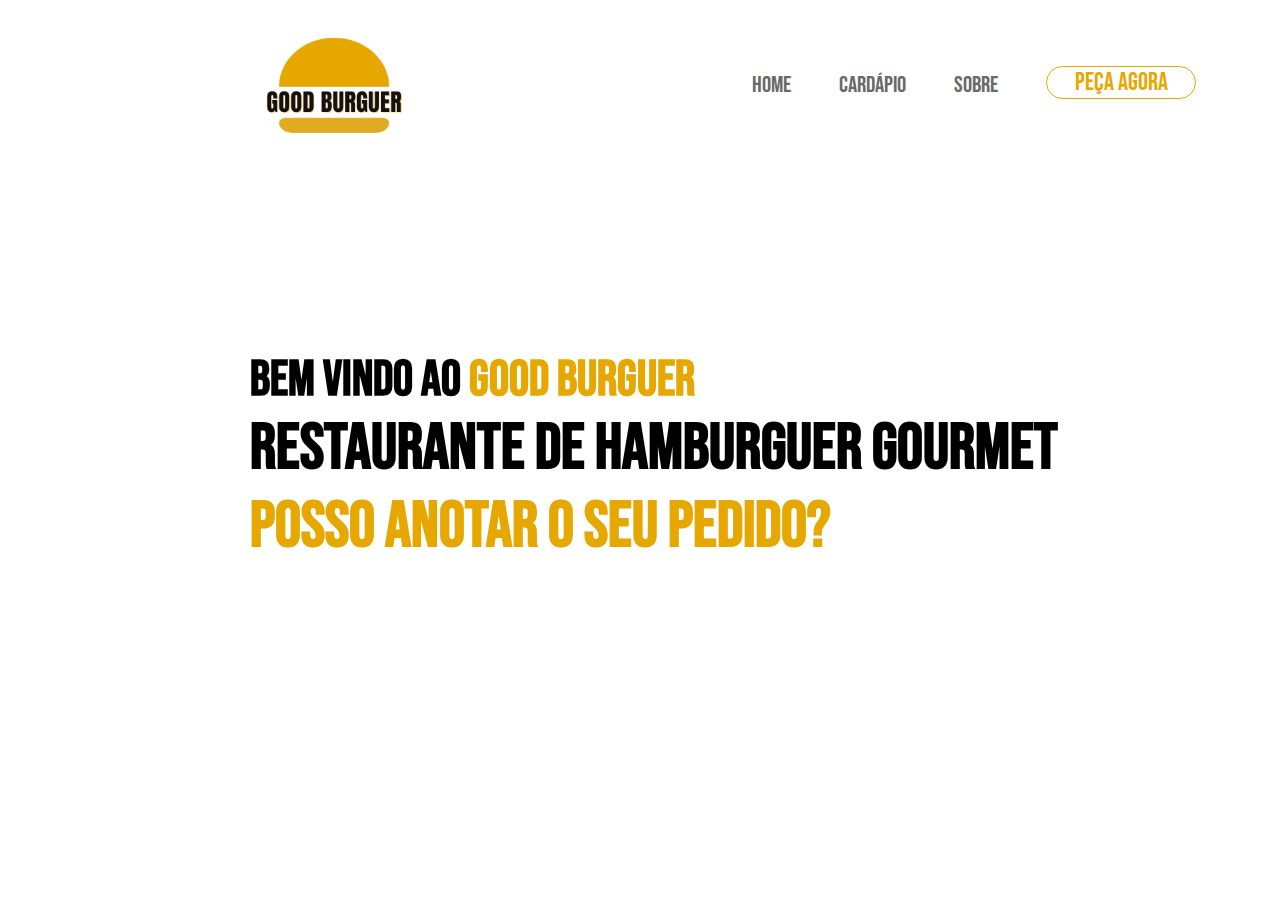
==== GoodBurguer 1.0/index.html @ c6f22466 "Add files via upload" ====
<!DOCTYPE html>
<html lang="pt-br">
<head>
  <meta charset="UTF-8">
  <meta http-equiv="X-UA-Compatible" content="IE=edge">
  <meta name="viewport" content="width=device-width, initial-scale=1.0">
  <title>Good Burguer</title>
  <link rel="stylesheet" href="style.css">
</head>
<body>
    <header>
        <div class="logo">
            <img src="img/6.png" alt="GoodBurguer" id="logo">
        </div> <!--logo-->
        <div class="cabeçalho-link">
            <li>
                <a href="#">Home</a>
            </li>
            <li>
                <a href="#">Cardápio</a>
            </li>
            <li>
                <a href="#">Sobre</a>
            </li>
                <button>Peça agora</button>
            </div><!--cabeçalho-->
    </header>

    <section id="home">
        
        <div class="container-text">
            <div class="text">
                <h3>Bem vindo ao <span>GOOD BURGUER</span> </h3>
                <h1>Restaurante de Hamburguer Gourmet</h1>
                <h1><span>Posso anotar o seu pedido?</span></h1>
            </div>
        </div>
    </section>
        

</body>
</html>
---- GoodBurguer 1.0/style.css ----
@import url('https://fonts.googleapis.com/css2?family=Anton&family=Bebas+Neue&display=swap');
:root{
    --primeira-cor: #E6A800;
    --segunda-cor:#fff;
    --terceira-cor:#696969;
}
*{
    margin: 0;
    padding: 0;
    box-sizing: border-box;
    text-decoration: none;
    list-style: none;
    font-family: 'Anton', sans-serif;
    font-family: 'Bebas Neue', cursive;
}

body{
    overflow: hidden;
    width: 100%;
    height: 100vh;
    background-color: var(--segunda-cor);
}

header{
    display: flex;
    justify-content: space-around;
    max-width: 100%;
    align-items: center;
    text-align: center;

    max-height: 200px;
}

.cabeçalho-link{
    display: flex;
    gap: 3rem;
    font-weight: 400;
    cursor: pointer;
    margin-top: -30px;
}

.cabeçalho-link a{
    color: var(--terceira-cor);
    font-size: 23px;
    
}
.cabeçalho-link a:hover{
    color: var(--primeira-cor);
    transition: 0.3s all;
    
}

#logo{
    scale: 35%;
}

button{
    color: var(--primeira-cor);
    font-size: 25px;
    background: transparent;
    border: solid 1px;
    border-radius: 30px;
    width: 150px;
    margin-top: -5px;
}
button:hover{
    color: var(--segunda-cor);
    background-color: var(--primeira-cor);
    transition: 0.5s;
}

.container-text{
    padding: 150px 0 0 250px;
}
.text h3{
    color: black;
    font-size: 50px;
}
.text h1{
    color: black;
    font-size: 65px;
}
.text span{
    color: var(--primeira-cor);
}
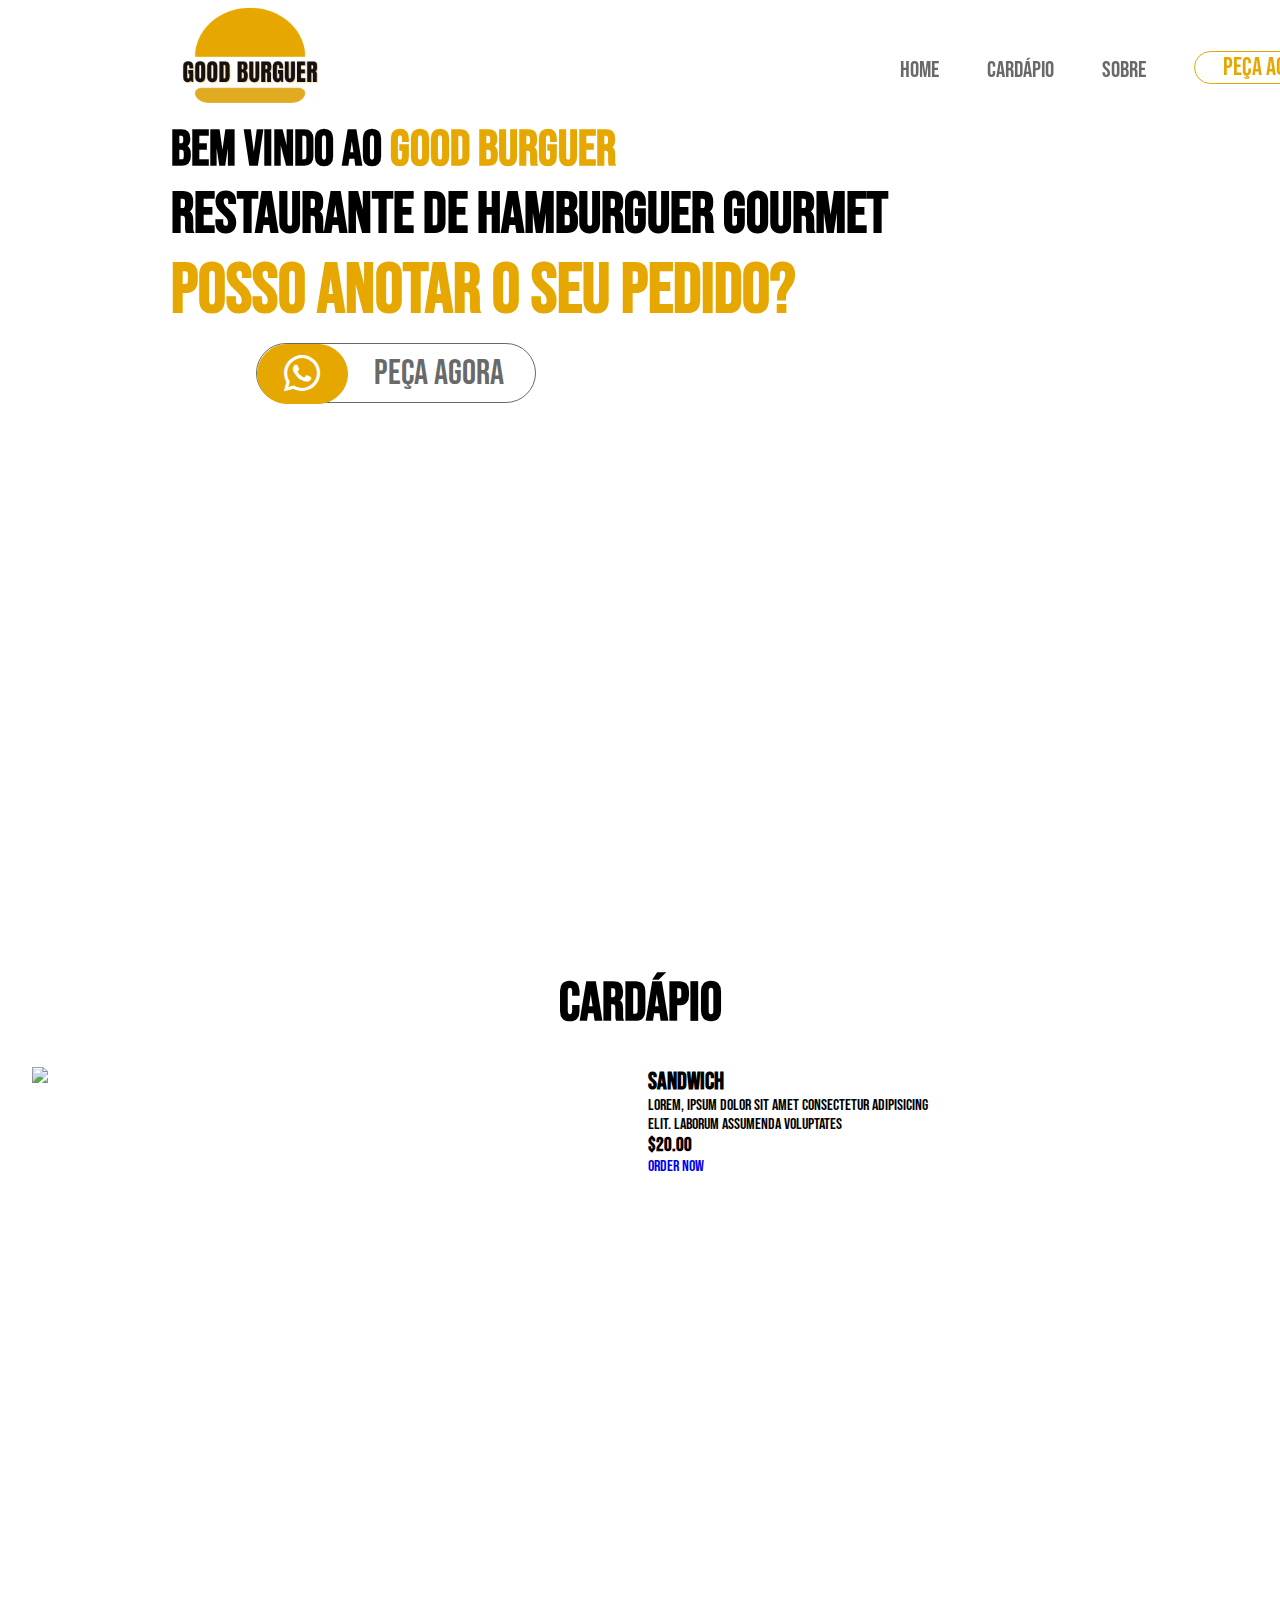
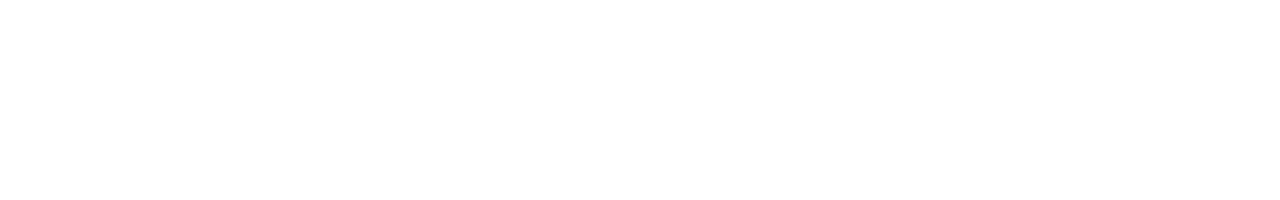
==== commit a2eabf5e: "Update index.html" ====
--- a/GoodBurguer 1.0/index.html
+++ b/GoodBurguer 1.0/index.html
@@ -6,6 +6,8 @@
   <meta name="viewport" content="width=device-width, initial-scale=1.0">
   <title>Good Burguer</title>
   <link rel="stylesheet" href="style.css">
+  <link rel="shortcut icon" href="img/6.png" type="image/x-icon">
+  <link href='https://unpkg.com/boxicons@2.1.4/css/boxicons.min.css' rel='stylesheet'>
 </head>
 <body>
     <header>
@@ -14,10 +16,10 @@
         </div> <!--logo-->
         <div class="cabeçalho-link">
             <li>
-                <a href="#">Home</a>
+                <a href="#home">Home</a>
             </li>
             <li>
-                <a href="#">Cardápio</a>
+                <a href="#cardapio">Cardápio</a>
             </li>
             <li>
                 <a href="#">Sobre</a>
@@ -26,15 +28,47 @@
             </div><!--cabeçalho-->
     </header>
 
-    <section id="home">
-        
-        <div class="container-text">
-            <div class="text">
-                <h3>Bem vindo ao <span>GOOD BURGUER</span> </h3>
-                <h1>Restaurante de Hamburguer Gourmet</h1>
-                <h1><span>Posso anotar o seu pedido?</span></h1>
+    <section id="home">        
+        <div class="container">
+            <div class="container-text">
+                <div class="text">
+                    <h3>Bem vindo ao <span>GOOD BURGUER</span> </h3>
+                    <h2>Restaurante de Hamburguer Gourmet</h2>
+                    <h1><span>Posso anotar o seu pedido?</span></h1>
+                    <a href="#" class="btn btn-container"><i class='bx bxl-whatsapp'></i>Peça agora</a>
+                </div>
+            </div>
+            <div class="container-image">
+                <img src="img/main_img.png" alt="">
             </div>
         </div>
+    </section>
+    
+    <section id="cardapio">
+        <div class="menu" id="menu">
+            <h1>Cardápio</h1>
+
+            <div class="menu_card">
+                <div class="menu_box">
+                    <div class="menu_image">
+                        <img src="img/fotos/unsplash1.png">
+                    </div>
+                    
+                    <div class="small_card">
+                        <i class="fa-solid fa-heart"></i>
+                    </div>
+
+                    <div class="menu_info">
+                        <h2>Sandwich</h2>
+                        <p>
+                            Lorem, ipsum dolor sit amet consectetur adipisicing elit. Laborum assumenda voluptates
+                        </p>
+                        <h3>$20.00</h3>
+
+                        <a href="#" class="menu_btn">Order Now</a>
+                    </div>
+
+                </div> 
     </section>
         
 
--- a/GoodBurguer 1.0/style.css
+++ b/GoodBurguer 1.0/style.css
@@ -14,21 +14,32 @@
     font-family: 'Bebas Neue', cursive;
 }
 
+html{
+    scroll-behavior: smooth; 
+}
+
 body{
-    overflow: hidden;
+    width: 100%;
+    background-color: var(--segunda-cor);
+}
+
+section{
     width: 100%;
     height: 100vh;
+}
+
+    /*INICIO CABEÇALHO*/
+header{
+    max-width: 100%;
+    display: flex;
+    justify-content: space-around;
+    align-items: center;
+    text-align: center;
+    padding-top: 20px;
+    max-height: 120px;
+    position: fixed;
     background-color: var(--segunda-cor);
-}
-
-header{
-    display: flex;
-    justify-content: space-around;
-    max-width: 100%;
-    align-items: center;
-    text-align: center;
-
-    max-height: 200px;
+    z-index: 20;
 }
 
 .cabeçalho-link{
@@ -36,7 +47,8 @@
     gap: 3rem;
     font-weight: 400;
     cursor: pointer;
-    margin-top: -30px;
+    padding-left: 400px;
+    
 }
 
 .cabeçalho-link a{
@@ -68,20 +80,259 @@
     background-color: var(--primeira-cor);
     transition: 0.5s;
 }
-
+    /*FIM CABEÇALHO*/
+
+    /*INICIO HOME*/
+.container{
+    display: flex;
+    align-items: center;
+    justify-content: space-around;
+    position: relative;
+    padding-top: 120px;
+
+}
 .container-text{
-    padding: 150px 0 0 250px;
+    padding: 0 0 0 40px;
 }
 .text h3{
     color: black;
     font-size: 50px;
 }
+.text h2{
+    color: black;
+    font-size: 58px
+}
 .text h1{
     color: black;
-    font-size: 65px;
+    font-size: 70px;
 }
 .text span{
     color: var(--primeira-cor);
 }
 
-
+.container-image{
+    scale: 85%;
+}
+
+.btn{
+    width: 240px;
+    display: flex;
+    align-items: center;
+    justify-content: center;
+    text-align: center;
+    background-color: transparent;
+    color: var(--terceira-cor);
+    border: 1px solid var(--terceira-cor);
+    border-radius: 50px;
+    font-size: 35px;
+    text-transform: uppercase;
+    line-height: 35px;
+    padding: 10px 20px;
+    outline: none;
+    cursor: pointer;
+    transition: all 400ms ease;
+    margin-top: 10px;
+    margin-left: 85px;
+}
+.btn:hover{
+    background-color: var(--primeira-cor);  
+    color: var(--segunda-cor);
+    border: 1px solid var(--segunda-cor);
+
+}
+.btn-container{
+    width: 280px;
+    background-color: transparent;
+    color: var(--terceira-cor);
+    padding: 5px 10px 5px 0;
+    transition: all 400ms ease;
+    position: relative;
+
+}
+.btn-container::before{
+    content: "";
+    position: absolute;
+    top: 0;
+    left: 0;
+    width: 32%;
+    height: 100%;
+    background-color: #E6A800;
+    border: 1px solid var(--primeira-cor);
+    border-radius: 50px;
+    transition: all 400ms ease-in-out;
+
+}
+.btn-container i{
+    margin-right: 3rem;
+    color: var(--segunda-cor);
+    font-size: 3rem;
+    z-index: 10;
+    
+}
+.btn-container:hover::before{
+    width: 100%;
+    z-index: -1;
+
+}
+.btn-container:hover{
+    color: var(--segunda-cor);
+    z-index: 10;
+
+}
+
+/*FIM HOME*/
+
+.menu{
+    width: 100%;
+    padding: 70px 0;
+}
+
+.menu h1{
+    font-size: 55px;
+    display: flex;
+    align-items: center;
+    justify-content: center;
+    margin-bottom: 30px;
+}
+
+.menu h1 span{
+    color: #fac031;
+    margin-left: 15px;
+    font-family: mv boli;
+}
+
+.menu h1 span::after{
+    content: '';
+    width: 100%;
+    height: 2px;
+    background: #fac031;
+    display: block;
+    position: relative;
+    bottom: 15px;
+}
+
+.menu .menu_box{
+    width: 95%;
+    margin: 0 auto;
+    display: grid;
+    grid-template-columns: 1fr 1fr 1fr 1fr;
+    grid-gap: 15px;
+}
+
+.menu .menu_box .menu_card{
+    width: 325px;
+    height: 480px;
+    padding-top: 10px;
+    margin-bottom: 20px;
+    box-shadow: 0 0 10px rgba(0,0,0,0.2);
+}
+
+.menu .menu_box .menu_card .menu_image{
+    width: 300px;
+    height: 245px;
+    margin: 0 auto;
+    overflow: hidden;
+}
+
+.menu .menu_box .menu_card .menu_image img{
+    width: 50PX;
+    height: 50PX;
+    object-fit: cover;
+    object-position: center;
+    transition: 0.3s;
+}
+
+.menu .menu_box .menu_card .menu_image:hover img{
+    transform: scale(1.1);
+}
+
+.menu .menu_box .menu_card .small_card{
+    width: 45px;
+    height: 45px;
+    float: right;
+    position: relative;
+    top: -240px;
+    right: -8px;
+    opacity: 0;
+    border-radius: 7px;
+    transition: 0.3s;
+}
+
+.menu .menu_box .menu_card:hover .small_card{
+    position: relative;
+    top: -240px;
+    right: 20px;
+    opacity: 1;
+}
+
+.menu .menu_box .menu_card .small_card i{
+    font-size: 25px;
+    display: flex;
+    align-items: center;
+    justify-content: center;
+    line-height: 50px;
+    color: #000;
+    cursor: pointer;
+    text-shadow: 0 0 6px #000;
+    transition: 0.2s;
+}
+
+.menu .menu_box .menu_card .small_card i:hover{
+    color: #fac031;
+}
+
+.menu .menu_box .menu_card .menu_info h2{
+    width: 60%;
+    text-align: center;
+    margin: 10px auto 10px auto;
+    font-size: 25px;
+    color: #fac031;
+}
+
+.menu .menu_box .menu_card .menu_info p{
+    text-align: center;
+    margin-top: 8px;
+    line-height: 21px;
+}
+
+.menu .menu_box .menu_card .menu_info h3{
+    text-align: center;
+    margin-top: 10px;
+}
+
+.menu .menu_box .menu_card .menu_info .menu_icon{
+    color: #fac031;
+    text-align: center;
+    margin: 10px 0 10px 0;
+}
+
+.menu .menu_box .menu_card .menu_info .menu_btn{
+    display: flex;
+    align-items: center;
+    justify-content: center;
+    text-decoration: none;
+    color: white;
+    background: #000;
+    padding: 8px 10px;
+    margin: 0 80px;
+    transition: 0.3s;
+}
+
+
+
+::-webkit-scrollbar{
+    width: 13px;
+}
+
+::-webkit-scrollbar-track{
+    border-radius: 15px;
+    box-shadow: inset 0 0 5px rgba(0,0,0,0.5);
+}
+
+::-webkit-scrollbar-thumb{
+    background: var(--primeira-cor);
+    border-radius: 15px;
+}
+
+
+
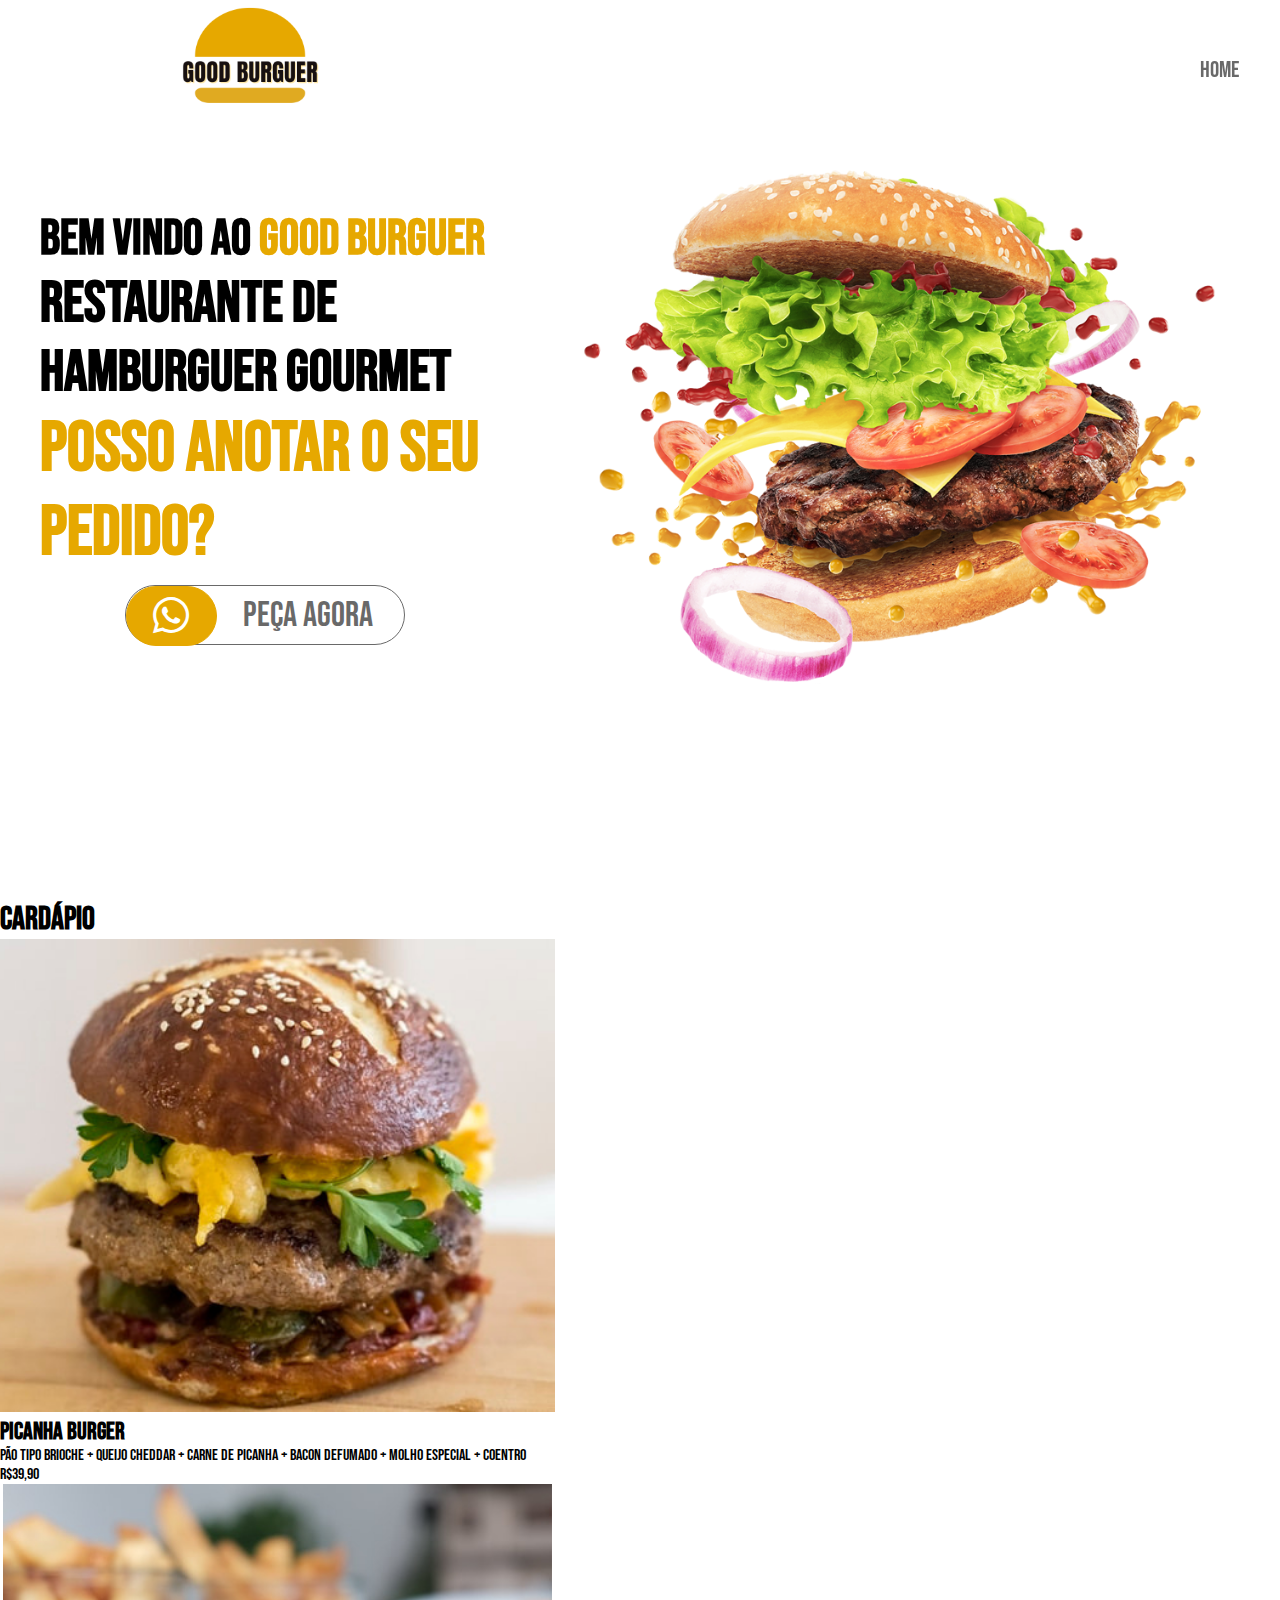
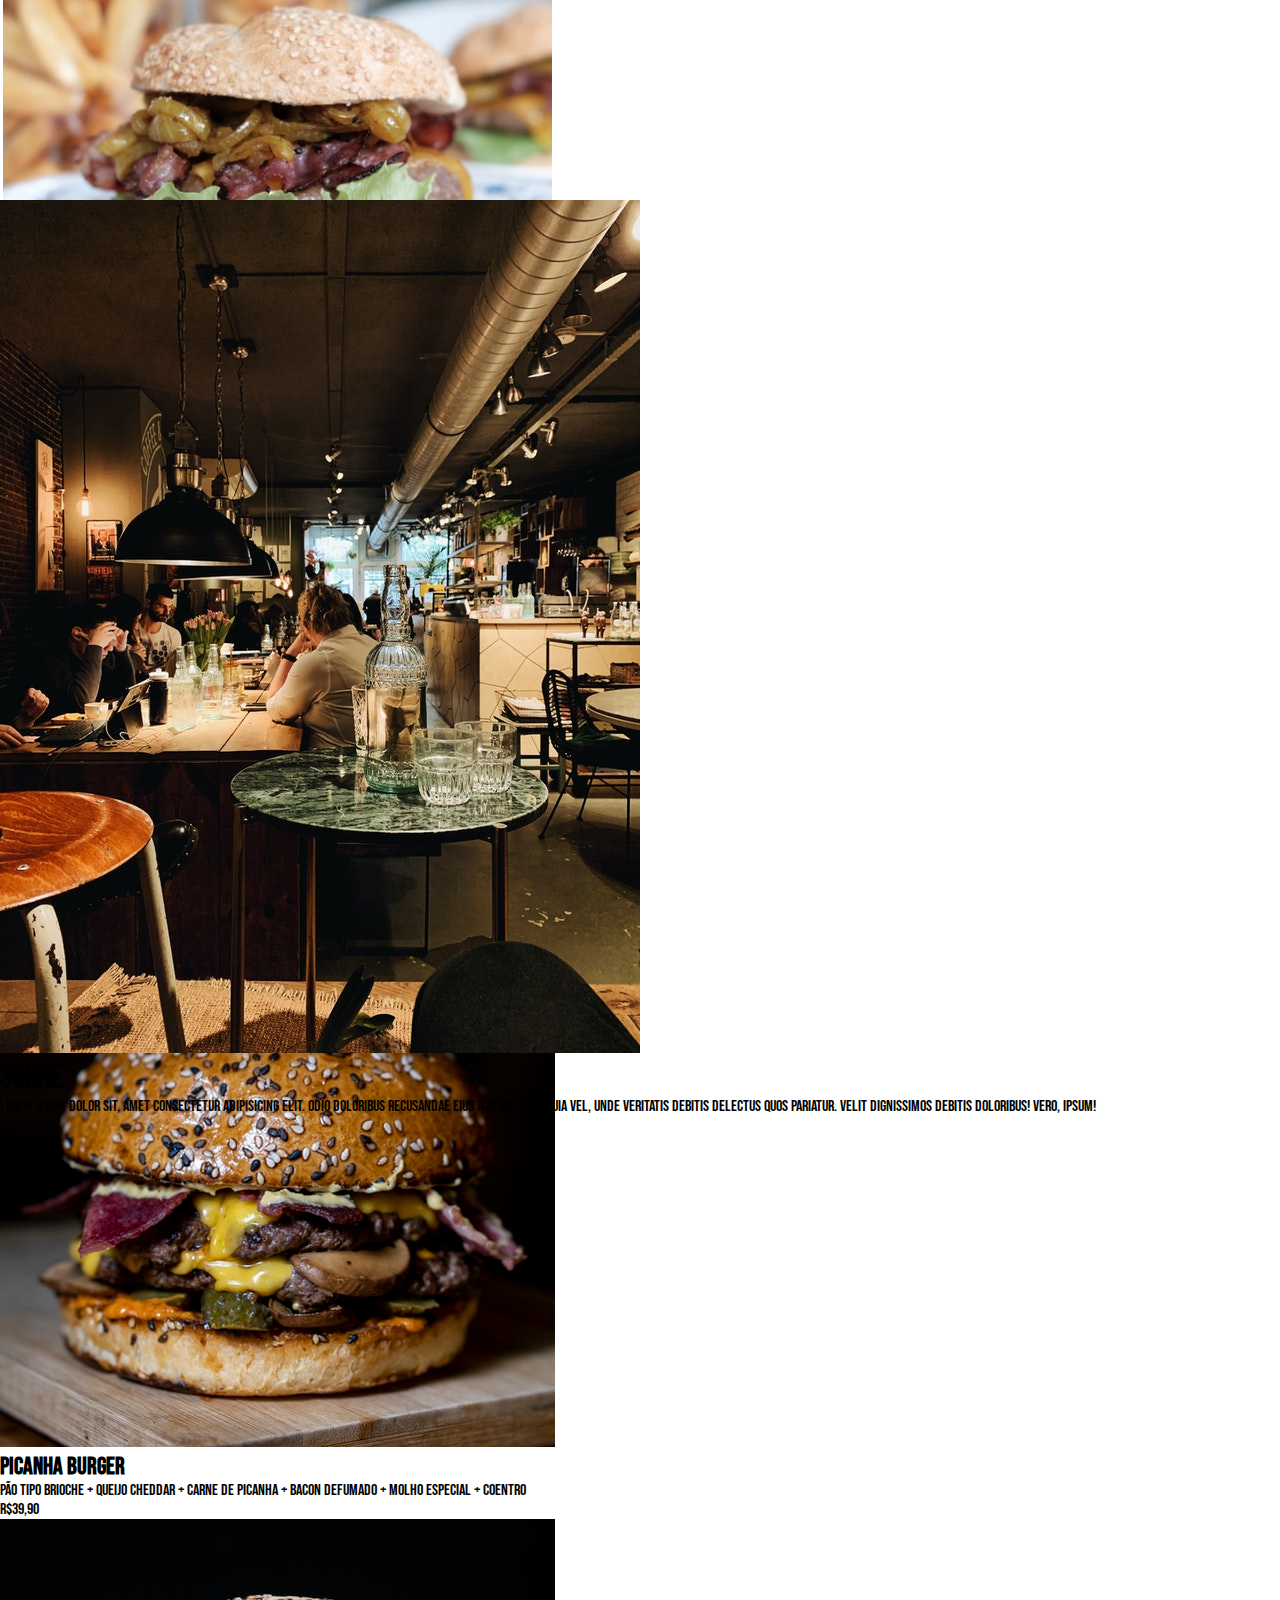
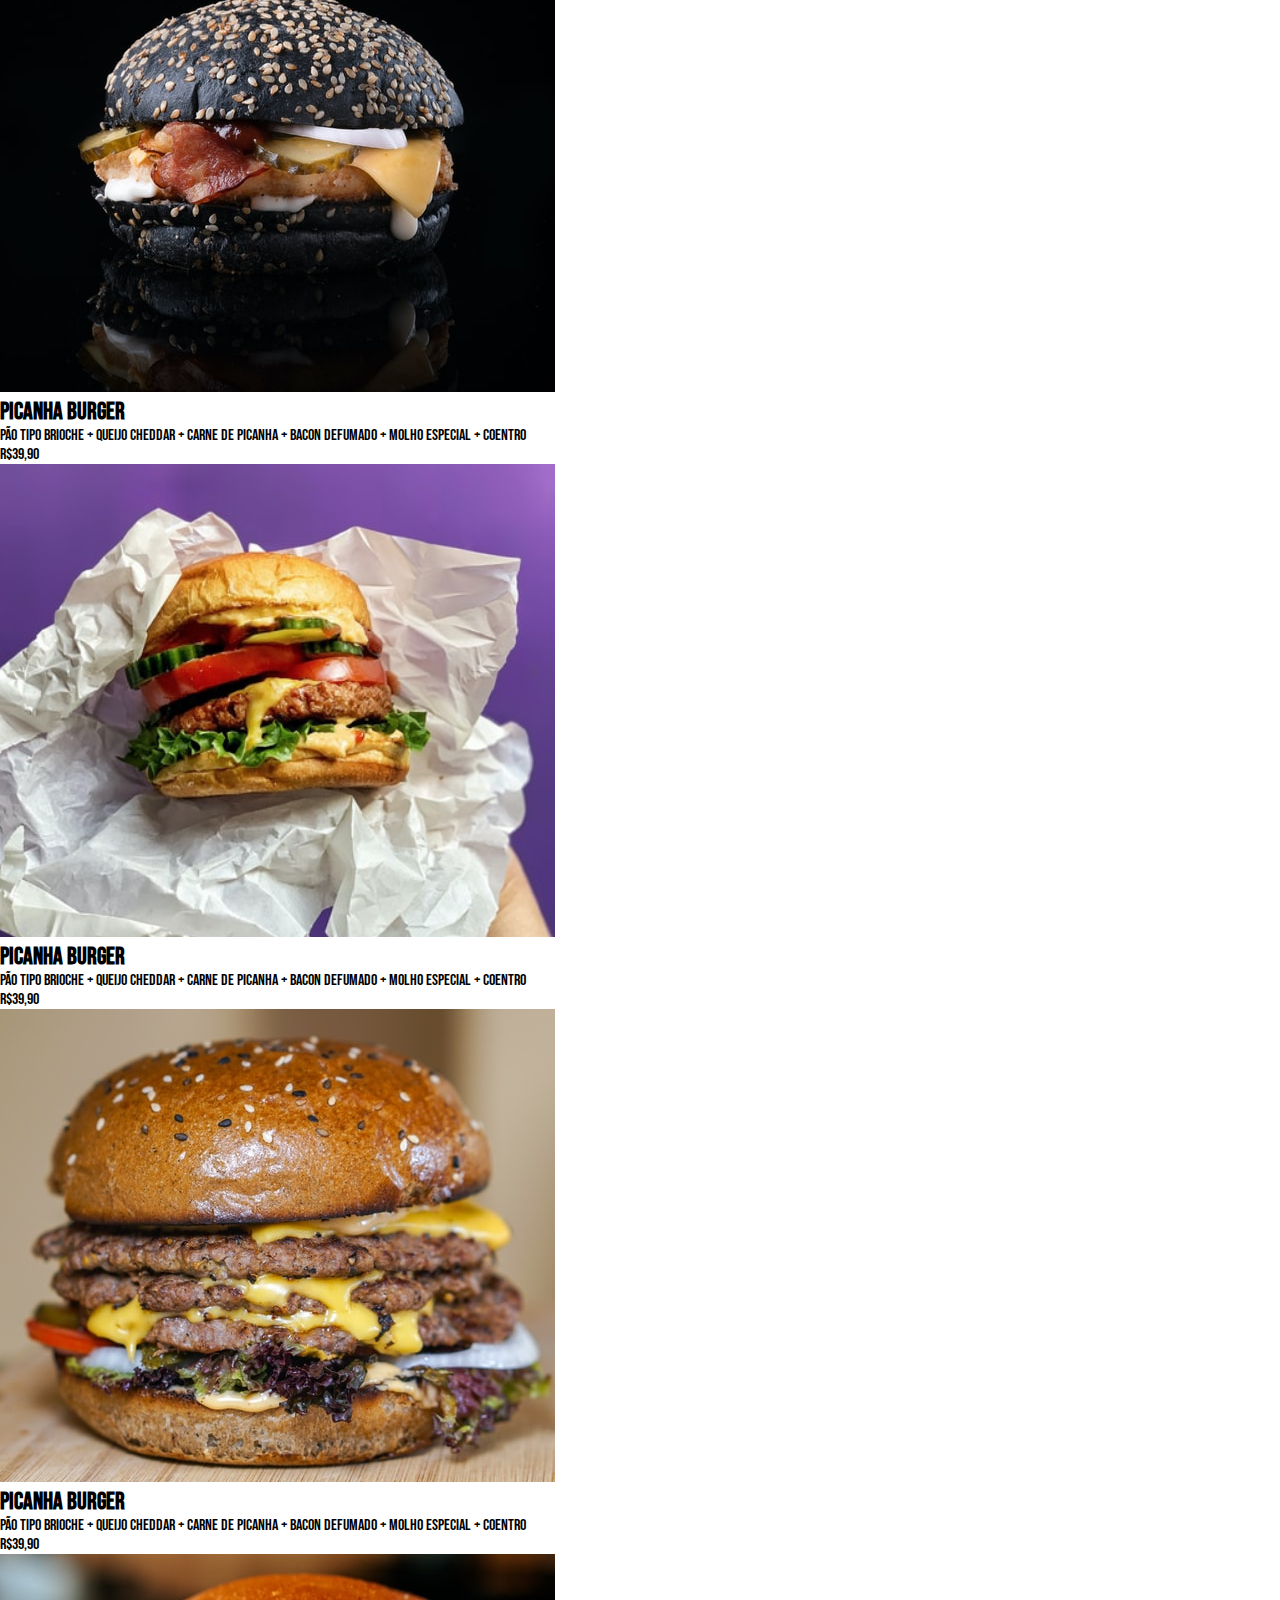
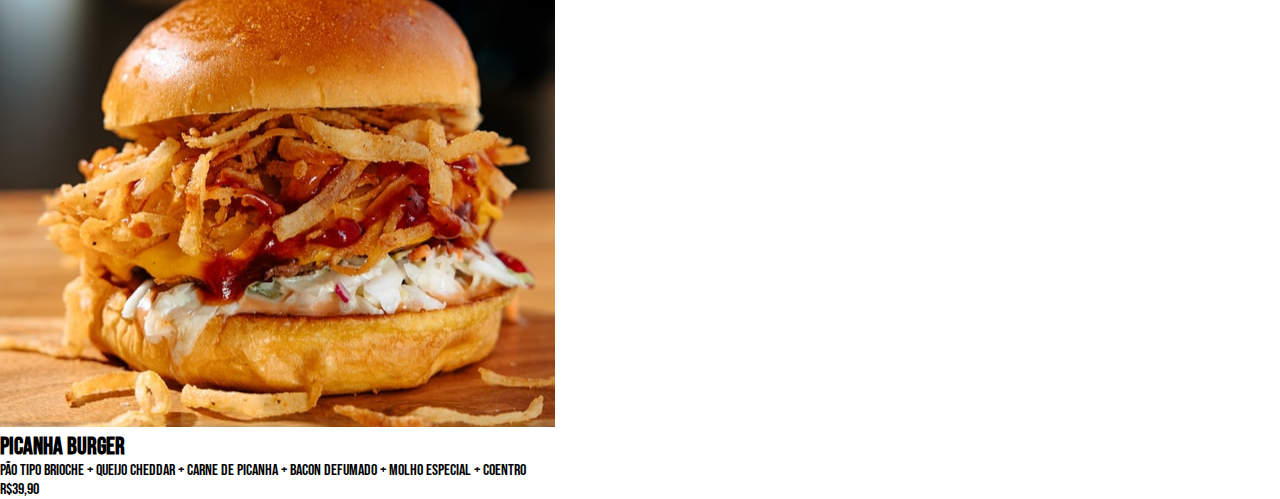
==== commit f6b15ff1: "Update index.html" ====
--- a/GoodBurguer 1.0/index.html
+++ b/GoodBurguer 1.0/index.html
@@ -22,10 +22,11 @@
                 <a href="#cardapio">Cardápio</a>
             </li>
             <li>
-                <a href="#">Sobre</a>
+                <a href="#sobre">Sobre</a>
             </li>
                 <button>Peça agora</button>
-            </div><!--cabeçalho-->
+            </div>
+            <!--cabeçalho-->
     </header>
 
     <section id="home">        
@@ -44,31 +45,121 @@
         </div>
     </section>
     
-    <section id="cardapio">
-        <div class="menu" id="menu">
-            <h1>Cardápio</h1>
+    <section class="cardapio" id="cardapio">
+        <h1>CARDÁPIO</h1>
+        <div class="cardapio-container">
+            <div class="row">
+                <div class="col">
+                    <div class="img-cardapio">
+                        <img src="img/fotos/unsplash1.png" alt="">
+                    </div>
+                    <div class="content">
+                        <h2>Picanha Burger</h2>
+                        <p>Pão tipo Brioche + Queijo Cheddar + Carne de Picanha + Bacon Defumado + Molho Especial + Coentro</p>
+                        <div class="preço">
+                            <span>R$39,90</span>
+                        </div>
+                    </div>
+                </div>
+                <div class="col">
+                    <div class="img-cardapio">
+                        <img src="img/fotos/unsplash2.png" alt="">
+                    </div>
+                    <div class="content">
+                        <h2>Picanha Burger</h2>
+                        <p>Pão tipo Brioche + Queijo Cheddar + Carne de Picanha + Bacon Defumado + Molho Especial + Coentro</p>
+                        <div class="preço">
+                            <span>R$39,90</span>
+                        </div>
+                    </div>
+                </div>
+                <div class="col">
+                    <div class="img-cardapio">
+                        <img src="img/fotos/unsplash3.png" alt="">
+                    </div>
+                    <div class="content">
+                        <h2>Picanha Burger</h2>
+                        <p>Pão tipo Brioche + Queijo Cheddar + Carne de Picanha + Bacon Defumado + Molho Especial + Coentro</p>
+                        <div class="preço">
+                            <span>R$39,90</span>
+                        </div>
+                    </div>
+                </div>
+                <div class="col">
+                    <div class="img-cardapio">
+                        <img src="img/fotos/unsplash4.png" alt="">
+                    </div>
+                    <div class="content">
+                        <h2>Picanha Burger</h2>
+                        <p>Pão tipo Brioche + Queijo Cheddar + Carne de Picanha + Bacon Defumado + Molho Especial + Coentro</p>
+                        <div class="preço">
+                            <span>R$39,90</span>
+                        </div>
+                    </div>
+                </div>
+                <div class="col">
+                    <div class="img-cardapio">
+                        <img src="img/fotos/unsplash5.png" alt="">
+                    </div>
+                    <div class="content">
+                        <h2>Picanha Burger</h2>
+                        <p>Pão tipo Brioche + Queijo Cheddar + Carne de Picanha + Bacon Defumado + Molho Especial + Coentro</p>
+                        <div class="preço">
+                            <span>R$39,90</span>
+                        </div>
+                    </div>
+                </div>
+                <div class="col">
+                    <div class="img-cardapio">
+                        <img src="img/fotos/unsplash6.png" alt="">
+                    </div>
+                    <div class="content">
+                        <h2>Picanha Burger</h2>
+                        <p>Pão tipo Brioche + Queijo Cheddar + Carne de Picanha + Bacon Defumado + Molho Especial + Coentro</p>
+                        <div class="preço">
+                            <span>R$39,90</span>
+                        </div>
+                    </div>
+                </div>
+                <div class="col">
+                    <div class="img-cardapio">
+                        <img src="img/fotos/unsplash7.png" alt="">
+                    </div>
+                    <div class="content">
+                        <h2>Picanha Burger</h2>
+                        <p>Pão tipo Brioche + Queijo Cheddar + Carne de Picanha + Bacon Defumado + Molho Especial + Coentro</p>
+                        <div class="preço">
+                            <span>R$39,90</span>
+                        </div>
+                    </div>
+                </div>
+                <div class="col">
+                    <div class="img-cardapio">
+                        <img src="img/fotos/unsplash8.png" alt="">
+                    </div>
+                    <div class="content">
+                        <h2>Picanha Burger</h2>
+                        <p>Pão tipo Brioche + Queijo Cheddar + Carne de Picanha + Bacon Defumado + Molho Especial + Coentro</p>
+                        <div class="preço">
+                            <span>R$39,90</span>
+                        </div>
+                    </div>
+                </div>
+            </div>
+        </div>
 
-            <div class="menu_card">
-                <div class="menu_box">
-                    <div class="menu_image">
-                        <img src="img/fotos/unsplash1.png">
-                    </div>
-                    
-                    <div class="small_card">
-                        <i class="fa-solid fa-heart"></i>
-                    </div>
-
-                    <div class="menu_info">
-                        <h2>Sandwich</h2>
-                        <p>
-                            Lorem, ipsum dolor sit amet consectetur adipisicing elit. Laborum assumenda voluptates
-                        </p>
-                        <h3>$20.00</h3>
-
-                        <a href="#" class="menu_btn">Order Now</a>
-                    </div>
-
-                </div> 
+    </section>
+    
+    <section id="sobre">
+        <div class="sobre">
+            <div class="img-sobre">
+                <img src="img/fotos/gallery7.jpg" alt="" id="img-sobre">
+            </div>
+            <div class="txt-sobre">
+                <h1>Sobre</h1>
+                <p>Lorem ipsum dolor sit, amet consectetur adipisicing elit. Odio doloribus recusandae eius a at ad dicta quia vel, unde veritatis debitis delectus quos pariatur. Velit dignissimos debitis doloribus! Vero, ipsum!</p>
+            </div>
+        </div>
     </section>
         
 
--- a/GoodBurguer 1.0/style.css
+++ b/GoodBurguer 1.0/style.css
@@ -47,7 +47,7 @@
     gap: 3rem;
     font-weight: 400;
     cursor: pointer;
-    padding-left: 400px;
+    padding-left: 700px;
     
 }
 
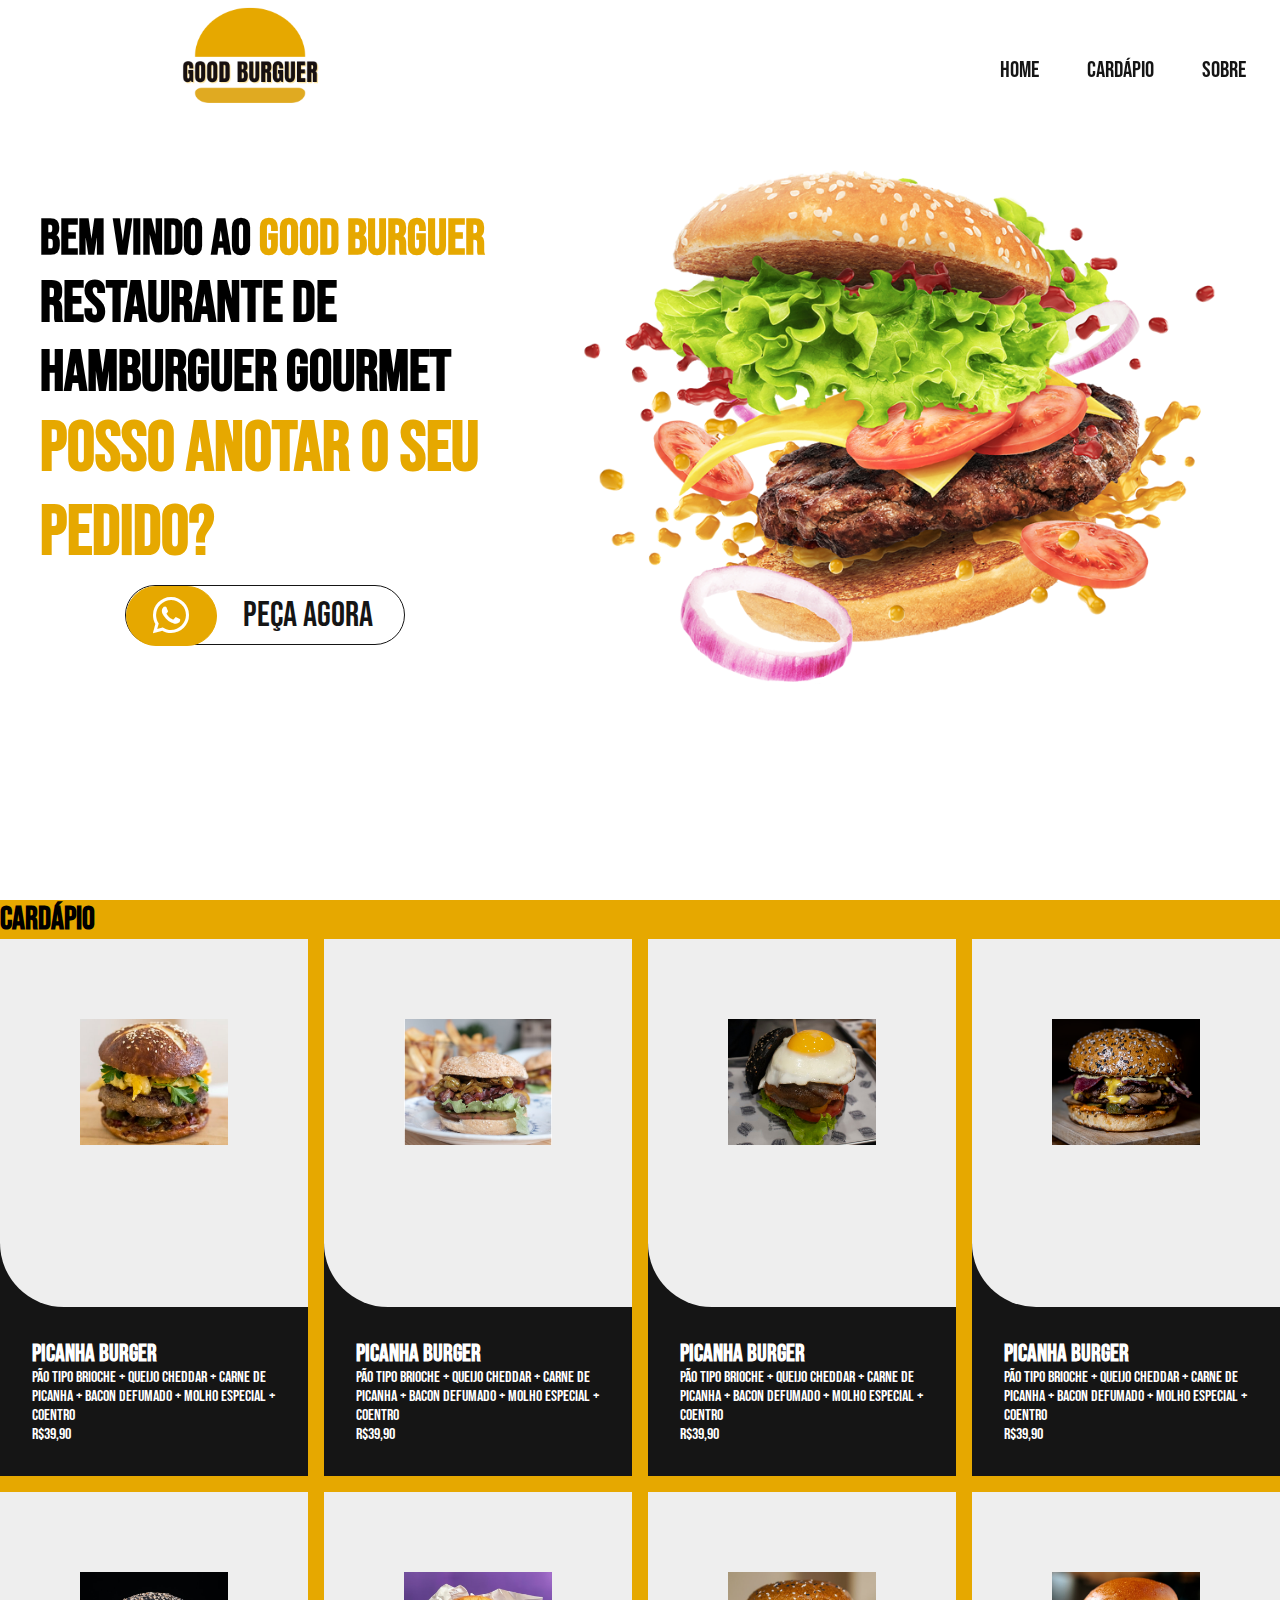
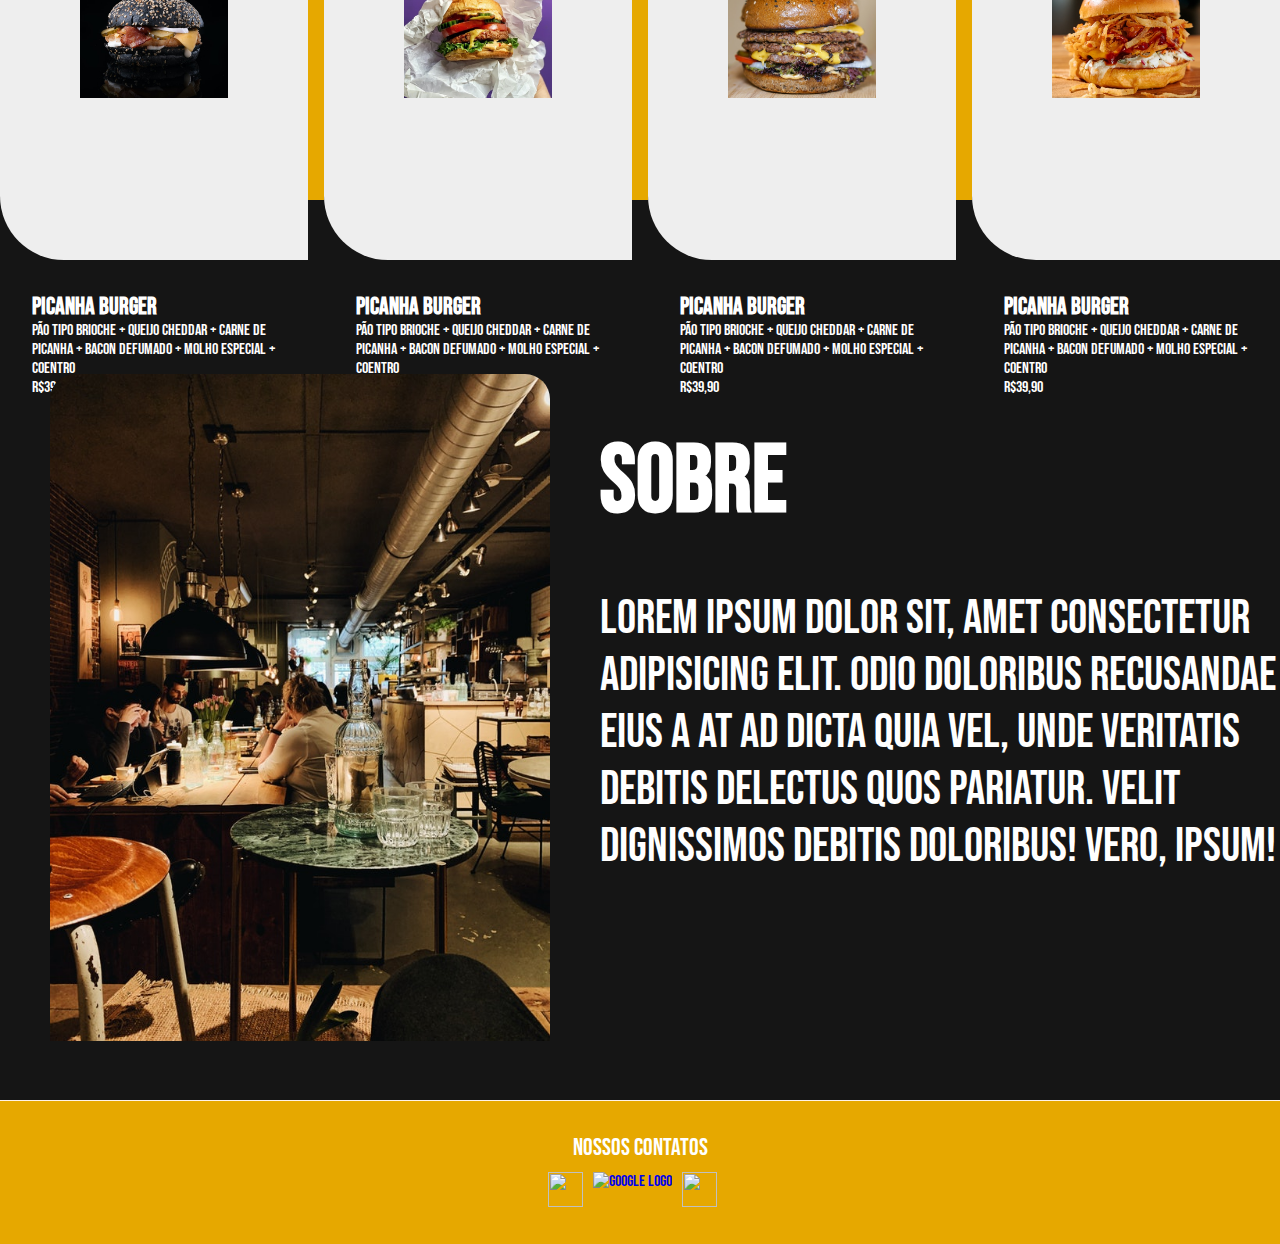
==== commit 655fb95f: "Update index.html" ====
--- a/GoodBurguer 1.0/index.html
+++ b/GoodBurguer 1.0/index.html
@@ -162,6 +162,23 @@
         </div>
     </section>
         
+<footer class="rodape">
+    <p class="txt-rodape"> nossos contatos </p>
+    <div id="social_media">
+        <!-- FACEBOOK -->
+        <a href="#">
+            <img class="fb"src="img/facebook.png" alt="">
+        </a>
+        <!-- GOOGLE -->
+        <a href="#">
+            <img  class="google" src="img/google.png" alt="Google logo">
+        </a>
+        <!-- GITHUB -->
+        <a href="#">
+            <img  class="git" src="img/github.png" alt="">
+        </a>
+    </div>
+</footer>
 
 </body>
 </html>--- a/GoodBurguer 1.0/style.css
+++ b/GoodBurguer 1.0/style.css
@@ -2,7 +2,7 @@
 :root{
     --primeira-cor: #E6A800;
     --segunda-cor:#fff;
-    --terceira-cor:#696969;
+    --terceira-cor:#151515;
 }
 *{
     margin: 0;
@@ -39,7 +39,7 @@
     max-height: 120px;
     position: fixed;
     background-color: var(--segunda-cor);
-    z-index: 20;
+    z-index: 10;
 }
 
 .cabeçalho-link{
@@ -47,7 +47,7 @@
     gap: 3rem;
     font-weight: 400;
     cursor: pointer;
-    padding-left: 700px;
+    padding-left: 500px;
     
 }
 
@@ -182,142 +182,126 @@
 
 /*FIM HOME*/
 
-.menu{
-    width: 100%;
-    padding: 70px 0;
-}
-
-.menu h1{
-    font-size: 55px;
+/*CARDÁPIO*/
+.cardapio{
+    background-color: #E6A800;
+    max-height: 100vh;
+}
+.cardapio-container{
+    height: 100vh;
+}
+.row{
+    display: grid;
+    grid-template-columns: repeat(auto-fit,minmax(20%,1fr));
+    gap: 1rem;    
+}
+.col{
+    background-color: var(--terceira-cor);
+}
+.img-cardapio{
+    width: 100%;
+    height: 23rem; 
+    border-bottom-left-radius: 4rem;
+    background: #eee;}
+.img-cardapio img{
+    width: 100%;
+    object-fit: cover;
+    padding: 5rem;
+}
+.content{
+    background: var(--terceira-cor);
+    color: var(--segunda-cor);
+    padding: 2rem;
+    
+}
+
+
+/*FIM CARDÁPIO*/
+
+
+/*SOBRE*/
+.sobre{
+    width: 100%;
+    height: 100vh;
     display: flex;
     align-items: center;
+    justify-content: space-around;
+    background-color:  var(--terceira-cor);
+}
+#img-sobre{
+    width: 500px;
+    max-height: 80vh;
+    position: relative;
+    top: 60px;
+    border-radius: 25px 25px 0 0;
+    margin: 50px;
+    
+}
+.txt-sobre h1{
+    color: var(--segunda-cor);
+    font-size: 6rem;
+    padding-bottom: 50px;
+    
+}
+.txt-sobre p{
+    color: var(--segunda-cor);
+    font-size: 3rem;
+    
+}
+/*FIM SOBRE*/
+
+/* Social Media */
+#social_media {
+    display: flex;
     justify-content: center;
-    margin-bottom: 30px;
-}
-
-.menu h1 span{
-    color: #fac031;
-    margin-left: 15px;
-    font-family: mv boli;
-}
-
-.menu h1 span::after{
-    content: '';
-    width: 100%;
-    height: 2px;
-    background: #fac031;
-    display: block;
-    position: relative;
-    bottom: 15px;
-}
-
-.menu .menu_box{
-    width: 95%;
-    margin: 0 auto;
-    display: grid;
-    grid-template-columns: 1fr 1fr 1fr 1fr;
-    grid-gap: 15px;
-}
-
-.menu .menu_box .menu_card{
-    width: 325px;
-    height: 480px;
-    padding-top: 10px;
-    margin-bottom: 20px;
-    box-shadow: 0 0 10px rgba(0,0,0,0.2);
-}
-
-.menu .menu_box .menu_card .menu_image{
-    width: 300px;
-    height: 245px;
-    margin: 0 auto;
-    overflow: hidden;
-}
-
-.menu .menu_box .menu_card .menu_image img{
-    width: 50PX;
-    height: 50PX;
-    object-fit: cover;
-    object-position: center;
-    transition: 0.3s;
-}
-
-.menu .menu_box .menu_card .menu_image:hover img{
-    transform: scale(1.1);
-}
-
-.menu .menu_box .menu_card .small_card{
-    width: 45px;
-    height: 45px;
-    float: right;
-    position: relative;
-    top: -240px;
-    right: -8px;
-    opacity: 0;
-    border-radius: 7px;
-    transition: 0.3s;
-}
-
-.menu .menu_box .menu_card:hover .small_card{
-    position: relative;
-    top: -240px;
-    right: 20px;
-    opacity: 1;
-}
-
-.menu .menu_box .menu_card .small_card i{
-    font-size: 25px;
-    display: flex;
-    align-items: center;
-    justify-content: center;
-    line-height: 50px;
-    color: #000;
-    cursor: pointer;
-    text-shadow: 0 0 6px #000;
-    transition: 0.2s;
-}
-
-.menu .menu_box .menu_card .small_card i:hover{
-    color: #fac031;
-}
-
-.menu .menu_box .menu_card .menu_info h2{
-    width: 60%;
+    margin-right: 5px;
+    
+}
+
+.fb {
+    width: 35px;
+    height: 35px;
+    margin-right: 10px;
+    position: relative;
     text-align: center;
-    margin: 10px auto 10px auto;
-    font-size: 25px;
-    color: #fac031;
-}
-
-.menu .menu_box .menu_card .menu_info p{
+    vertical-align: middle;
+    
+
+}
+.google {
+    width: 35px;
+    height: 35px;
+    margin-right: 10px;
+    position:relative;
+}
+.git{
+    width: 35px;
+    height: 35px;
+    margin-right: 10px;
+    position:relative;
+}
+
+#social_media img:hover {
+    transform: scale(1.2);
+}
+
+.rodape{
+    position: absolute;
+    bottom: 0%;
+    width: 100%;
+    padding: 32px;
+    border-top: 0.4px solid #fff2e7;
+    background-color: #E6A800;
+    position: relative;
+    
+}
+
+.txt-rodape{
     text-align: center;
-    margin-top: 8px;
-    line-height: 21px;
-}
-
-.menu .menu_box .menu_card .menu_info h3{
-    text-align: center;
-    margin-top: 10px;
-}
-
-.menu .menu_box .menu_card .menu_info .menu_icon{
-    color: #fac031;
-    text-align: center;
-    margin: 10px 0 10px 0;
-}
-
-.menu .menu_box .menu_card .menu_info .menu_btn{
-    display: flex;
-    align-items: center;
-    justify-content: center;
-    text-decoration: none;
-    color: white;
-    background: #000;
-    padding: 8px 10px;
-    margin: 0 80px;
-    transition: 0.3s;
-}
-
+    font-size: 1.5rem;
+    padding-bottom: 10px;
+    color: #fff;
+}
 
 
 ::-webkit-scrollbar{
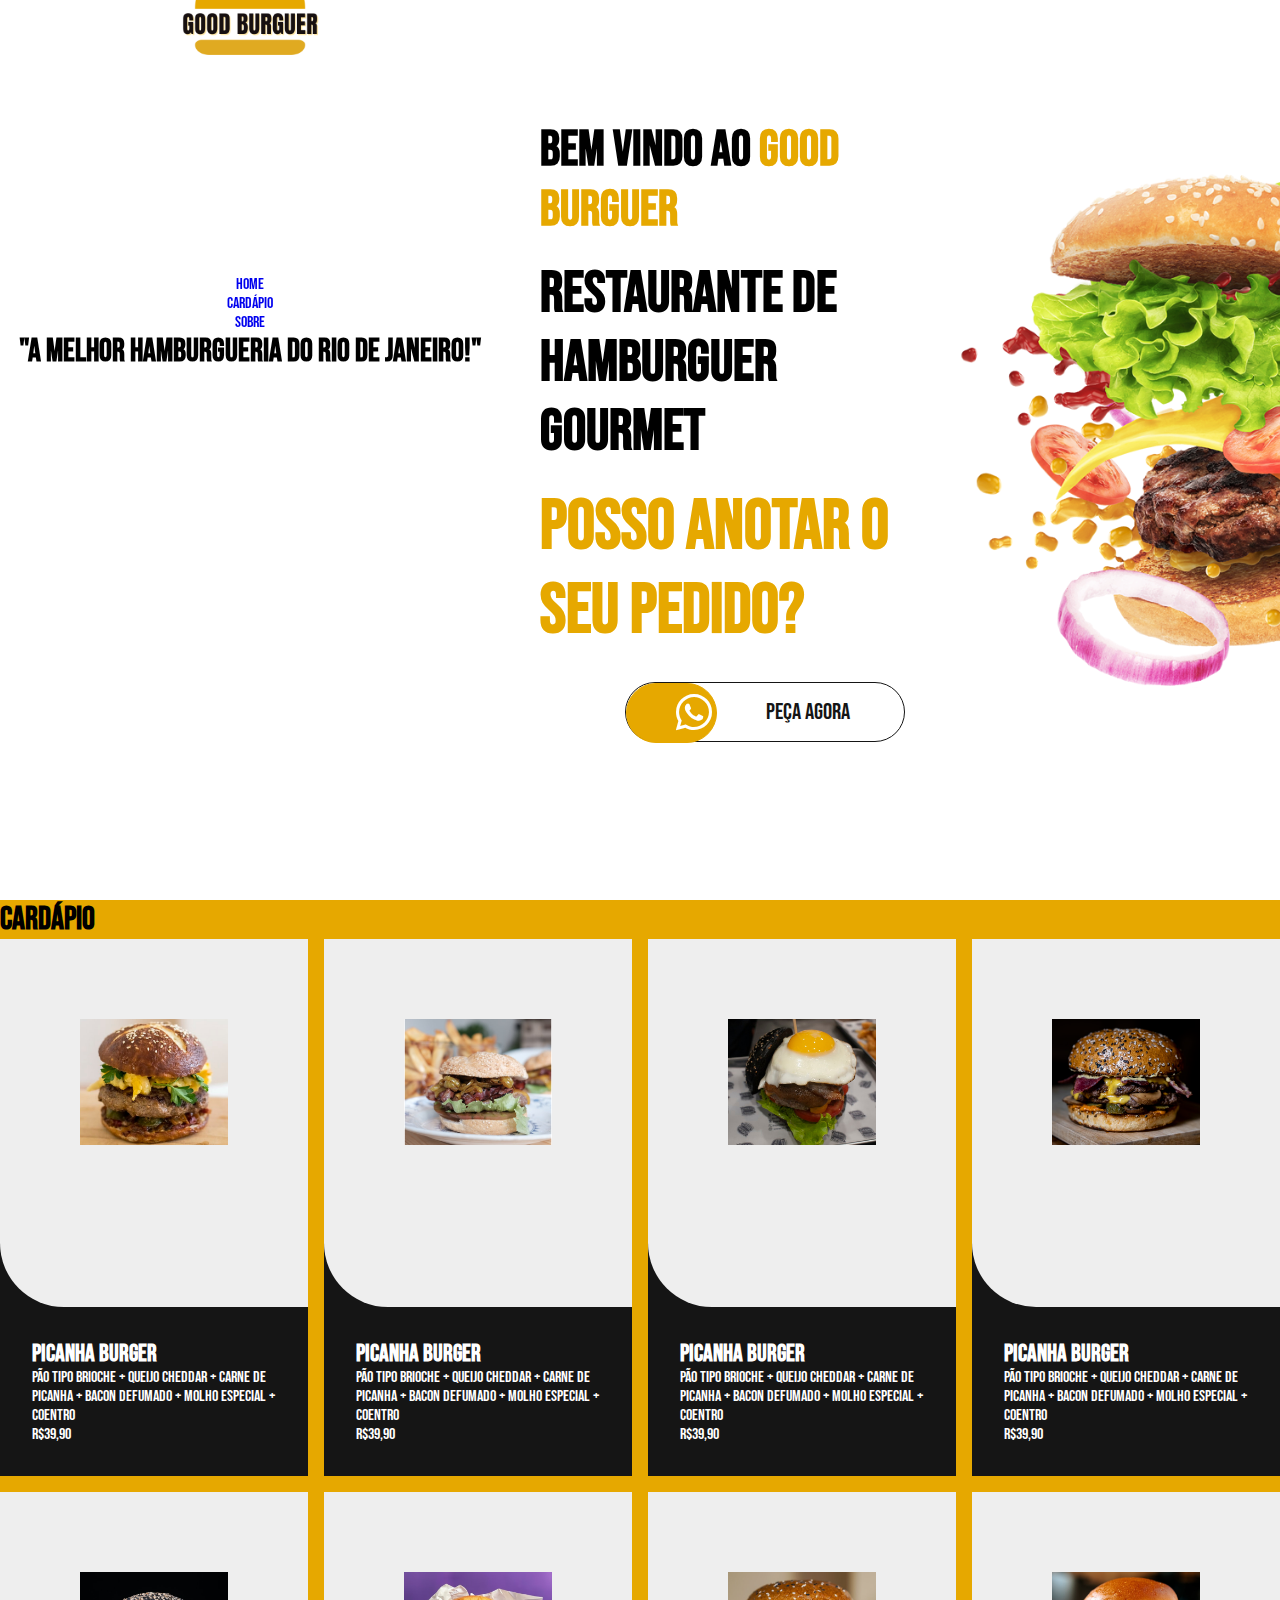
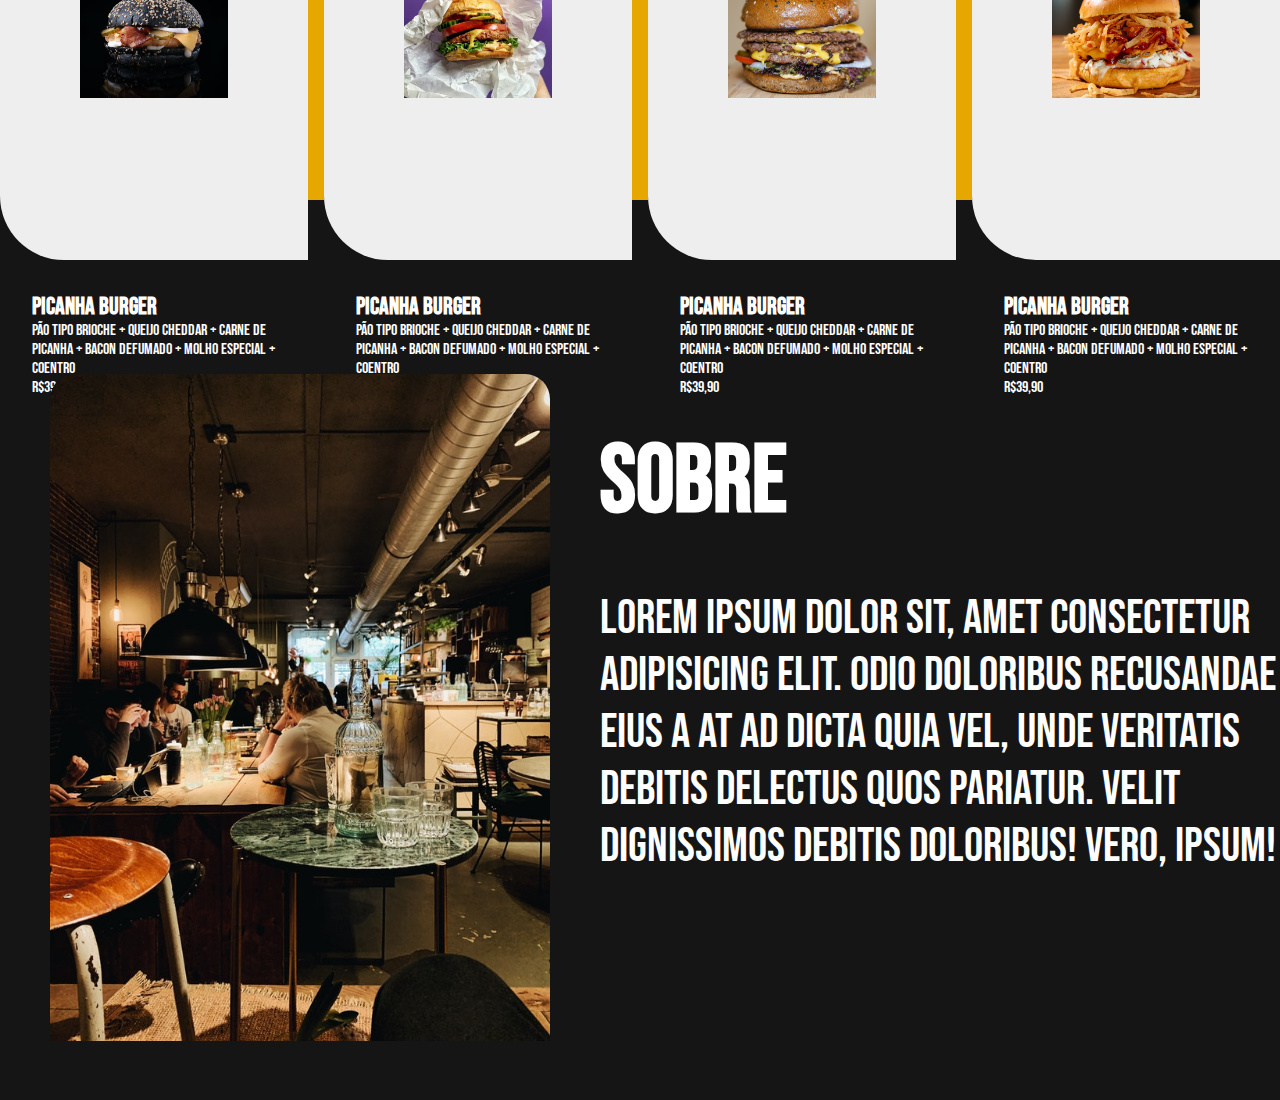
==== commit 95ffba42: "Update index.html" ====
--- a/GoodBurguer 1.0/index.html
+++ b/GoodBurguer 1.0/index.html
@@ -11,32 +11,40 @@
 </head>
 <body>
     <header>
-        <div class="logo">
-            <img src="img/6.png" alt="GoodBurguer" id="logo">
-        </div> <!--logo-->
-        <div class="cabeçalho-link">
-            <li>
-                <a href="#home">Home</a>
-            </li>
-            <li>
-                <a href="#cardapio">Cardápio</a>
-            </li>
-            <li>
-                <a href="#sobre">Sobre</a>
-            </li>
-                <button>Peça agora</button>
+        <nav class="navbar">
+            <div class="logo">
+                <img src="img/6.png" alt="GoodBurguer" id="logo">
             </div>
-            <!--cabeçalho-->
+            <ul>
+                <li>
+                    <a href="#home">Home</a>
+                </li>
+                <li>
+                    <a href="#cardapio">Cardápio</a>
+                </li>
+                <li>
+                    <a href="#sobre">Sobre</a>
+                </li>
+            </ul>
+        <h1> "A melhor hamburgueria do Rio de Janeiro!"</h1>
+
+        </nav>
     </header>
-
-    <section id="home">        
+    
+    <section id="home">
         <div class="container">
             <div class="container-text">
                 <div class="text">
-                    <h3>Bem vindo ao <span>GOOD BURGUER</span> </h3>
-                    <h2>Restaurante de Hamburguer Gourmet</h2>
-                    <h1><span>Posso anotar o seu pedido?</span></h1>
-                    <a href="#" class="btn btn-container"><i class='bx bxl-whatsapp'></i>Peça agora</a>
+                    <div class="cabeçalho-link">
+                        <div class="row">
+                        <div class="col-sm-3">
+                        <h3>Bem vindo ao <span>GOOD BURGUER</span> </h3><br>
+                        <h2>Restaurante de Hamburguer Gourmet</h2><br>
+                        <h1><span>Posso anotar o seu pedido?</span></h1><br>
+                        <a href="#" class="btn btn-container"><i class='bx bxl-whatsapp'></i>Peça agora</a>
+                        </div>
+                    </div>
+                </div>
                 </div>
             </div>
             <div class="container-image">
@@ -162,23 +170,6 @@
         </div>
     </section>
         
-<footer class="rodape">
-    <p class="txt-rodape"> nossos contatos </p>
-    <div id="social_media">
-        <!-- FACEBOOK -->
-        <a href="#">
-            <img class="fb"src="img/facebook.png" alt="">
-        </a>
-        <!-- GOOGLE -->
-        <a href="#">
-            <img  class="google" src="img/google.png" alt="Google logo">
-        </a>
-        <!-- GITHUB -->
-        <a href="#">
-            <img  class="git" src="img/github.png" alt="">
-        </a>
-    </div>
-</footer>
 
 </body>
 </html>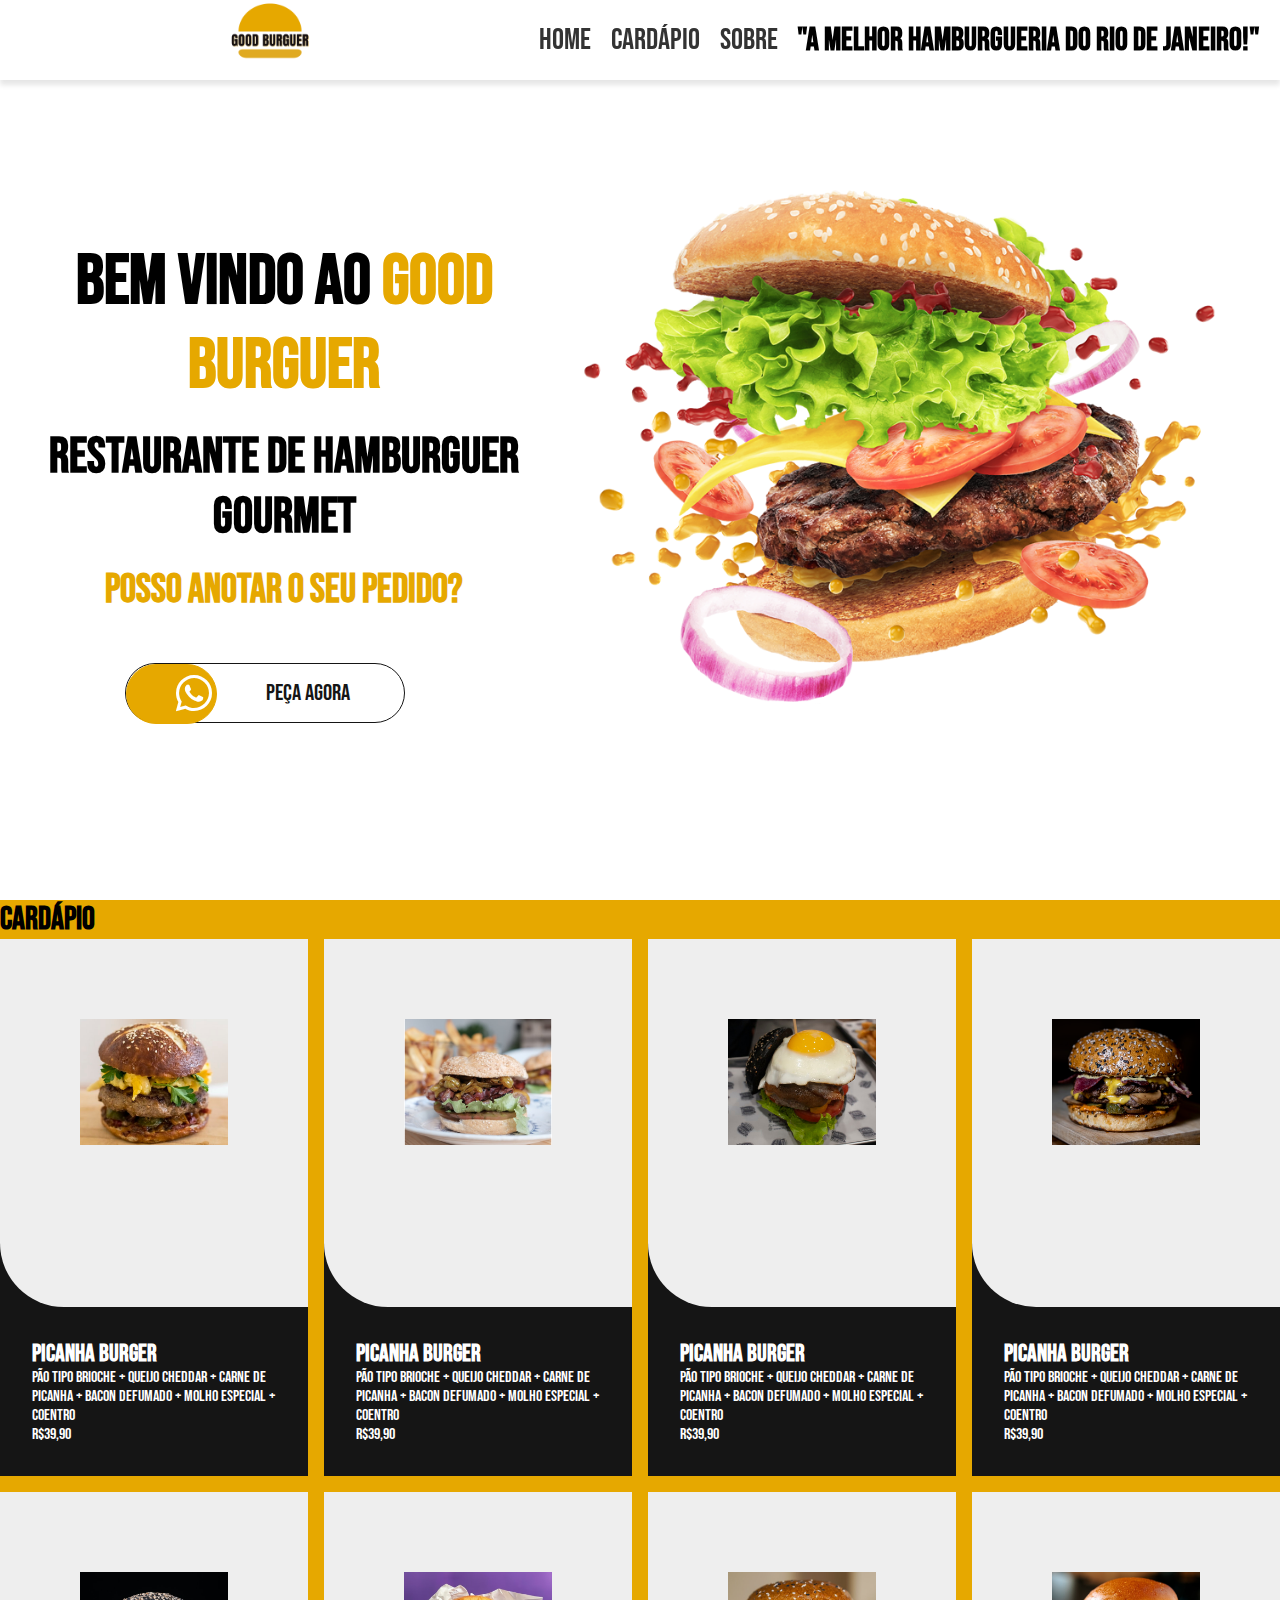
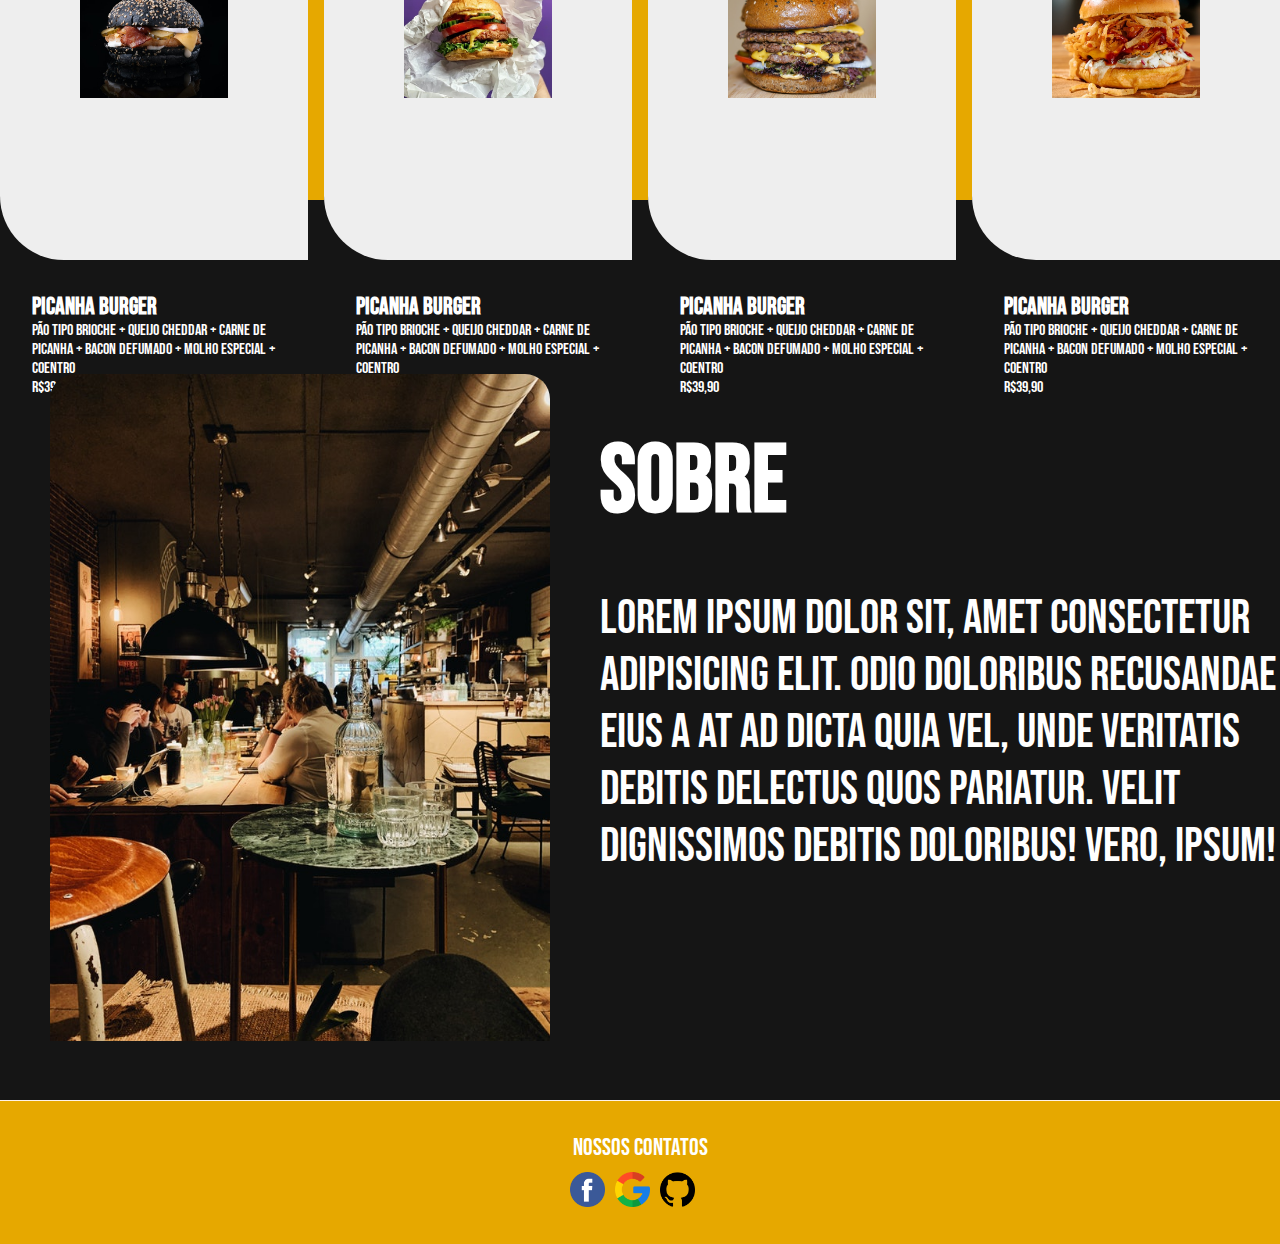
==== commit c4b13f66: "Merge branch 'main' of https://github.com/stephaniefv/Goodburguer" ====
--- a/GoodBurguer 1.0/index.html
+++ b/GoodBurguer 1.0/index.html
@@ -170,6 +170,23 @@
         </div>
     </section>
         
+<footer class="rodape">
+    <p class="txt-rodape"> nossos contatos </p>
+    <div id="social_media">
+        <!-- FACEBOOK -->
+        <a href="#">
+            <img class="fb"src="img/facebook.png" alt="">
+        </a>
+        <!-- GOOGLE -->
+        <a href="#">
+            <img  class="google" src="img/google.png" alt="Google logo">
+        </a>
+        <!-- GITHUB -->
+        <a href="#">
+            <img  class="git" src="img/github.png" alt="">
+        </a>
+    </div>
+</footer>
 
 </body>
 </html>--- a/GoodBurguer 1.0/style.css
+++ b/GoodBurguer 1.0/style.css
@@ -30,7 +30,7 @@
 
     /*INICIO CABEÇALHO*/
 header{
-    max-width: 100%;
+    max-width: 100;
     display: flex;
     justify-content: space-around;
     align-items: center;
@@ -63,7 +63,7 @@
 }
 
 #logo{
-    scale: 35%;
+    scale: 20%;
 }
 
 button{
@@ -96,15 +96,15 @@
 }
 .text h3{
     color: black;
-    font-size: 50px;
+    font-size: 70px;
 }
 .text h2{
     color: black;
-    font-size: 58px
+    font-size: 50px
 }
 .text h1{
     color: black;
-    font-size: 70px;
+    font-size: 60px;
 }
 .text span{
     color: var(--primeira-cor);
@@ -147,6 +147,8 @@
     padding: 5px 10px 5px 0;
     transition: all 400ms ease;
     position: relative;
+    align-items: center;   
+    color: #fff;
 
 }
 .btn-container::before{
@@ -160,7 +162,7 @@
     border: 1px solid var(--primeira-cor);
     border-radius: 50px;
     transition: all 400ms ease-in-out;
-
+    
 }
 .btn-container i{
     margin-right: 3rem;
@@ -320,3 +322,67 @@
 
 
 
+.navbar {
+    position: fixed;
+    top: 0;
+    left: 0;
+    right: 0;
+    z-index: 9999;
+    background-color: #fff;
+    padding: 20px;
+    display: flex;
+    justify-content: space-between;
+    align-items: center;
+    box-shadow: 0px 5px 5px rgba(0, 0, 0, 0.1);
+    height: 5rem;
+  }
+  
+  .navbar ul {
+    display: flex;
+    justify-content: center;
+    align-items: center;
+  }
+  
+  .navbar ul li {
+    margin-right: 20px;
+  }
+  
+  .navbar ul li:last-child {
+    margin-right: 0;
+  }
+  
+  .navbar a {
+    color: #333;
+    font-weight: 500;
+    text-transform: uppercase;
+    font-size: 30px;
+    text-decoration: none;
+  }
+  
+  .navbar button {
+    background-color: #E6A800;
+    color: #fff;
+    border: none;
+    padding: 10px 20px;
+    border-radius: 5px;
+    cursor: pointer;
+  }
+  
+  .cabeçalho-link {
+    background-color: #fff;
+    color: #E6A800;
+    text-align: center;
+    padding: 50px 0;
+    margin-top: 70px;
+  }
+  
+  .cabeçalho-link h1 {
+    font-size: 30px;
+    font-weight: 500;
+    margin-bottom: 20px;
+  }
+  
+  .cabeçalho-link h1 span {
+    font-size: 40px;
+    font-weight: 700;
+  }  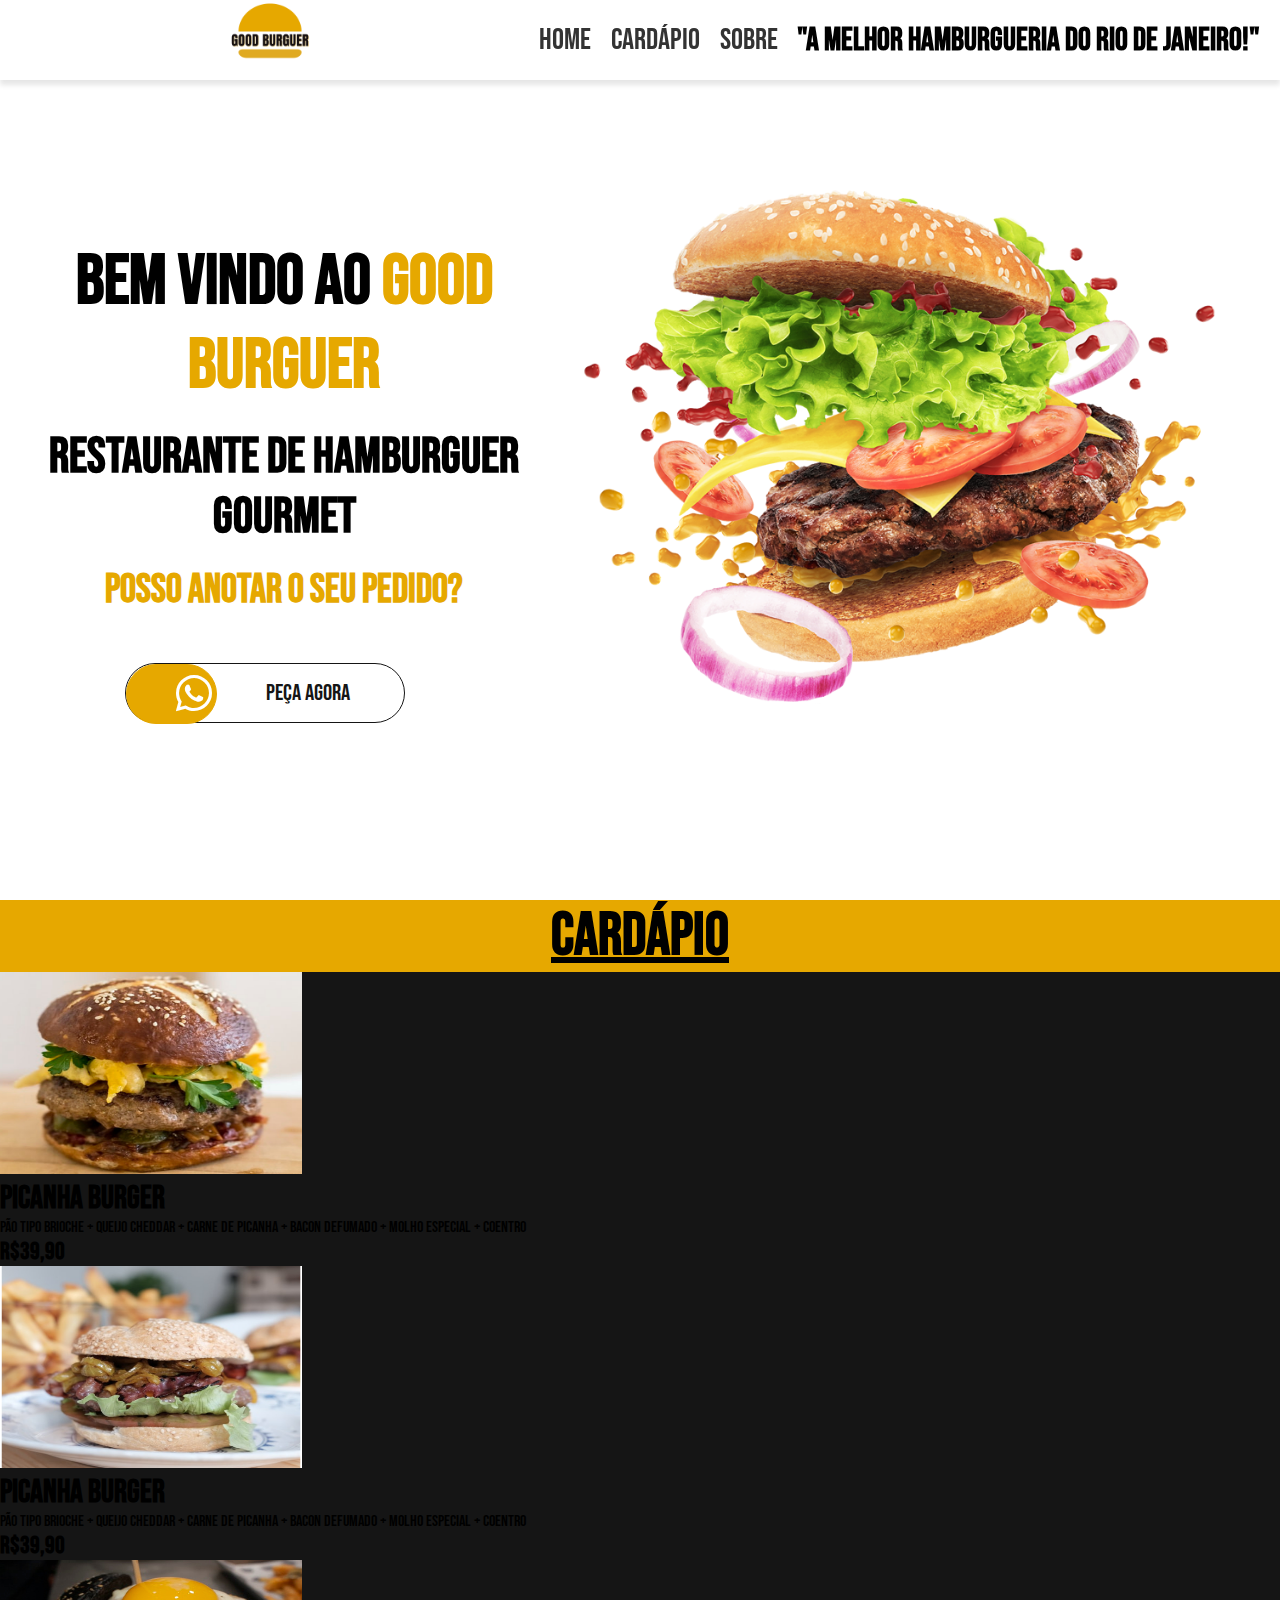
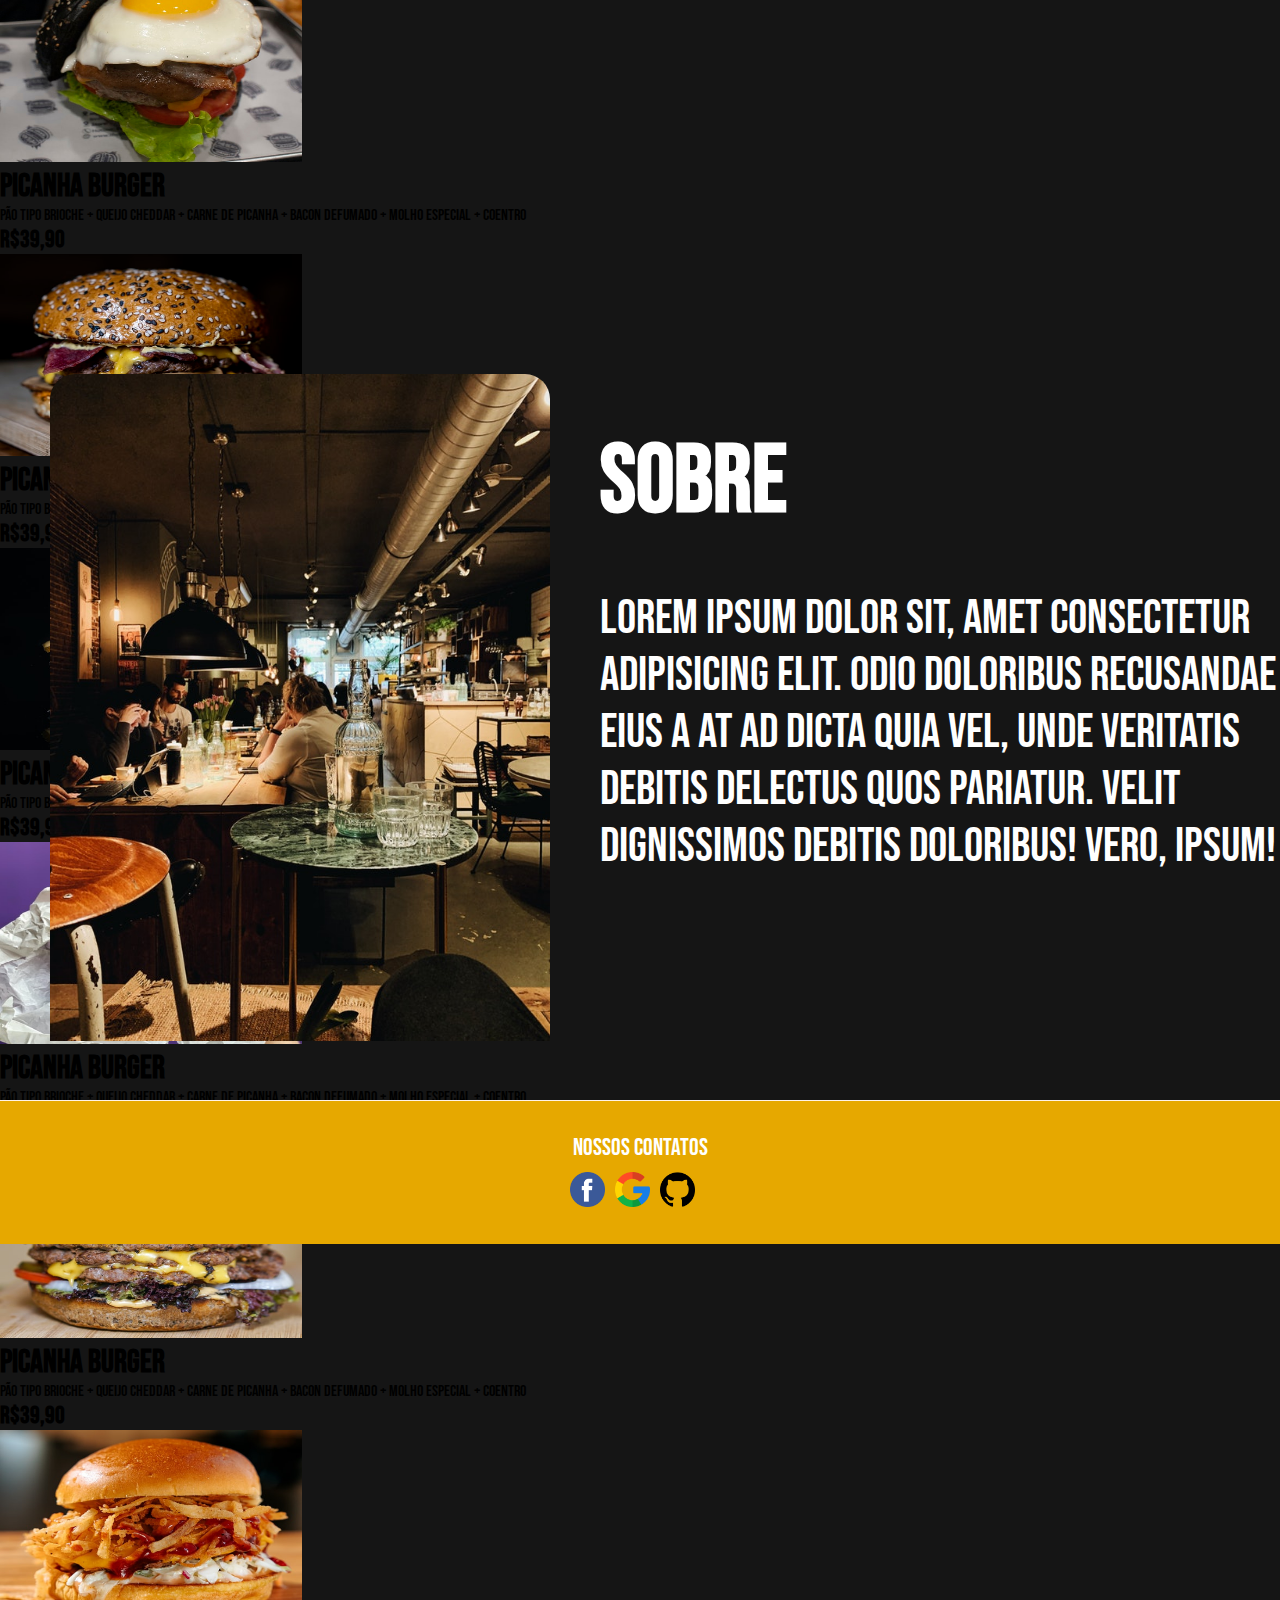
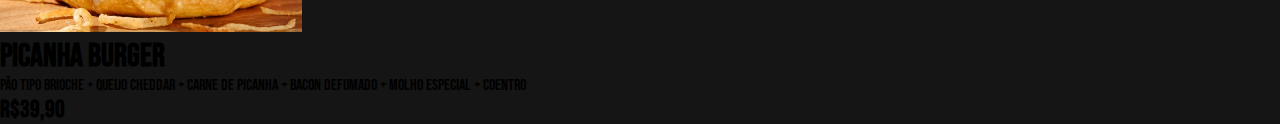
==== commit 2e08f753: "Update index.html" ====
--- a/GoodBurguer 1.0/index.html
+++ b/GoodBurguer 1.0/index.html
@@ -1,21 +1,23 @@
 <!DOCTYPE html>
 <html lang="pt-br">
+
 <head>
-  <meta charset="UTF-8">
-  <meta http-equiv="X-UA-Compatible" content="IE=edge">
-  <meta name="viewport" content="width=device-width, initial-scale=1.0">
-  <title>Good Burguer</title>
-  <link rel="stylesheet" href="style.css">
-  <link rel="shortcut icon" href="img/6.png" type="image/x-icon">
-  <link href='https://unpkg.com/boxicons@2.1.4/css/boxicons.min.css' rel='stylesheet'>
+    <meta charset="UTF-8">
+    <meta http-equiv="X-UA-Compatible" content="IE=edge">
+    <meta name="viewport" content="width=device-width, initial-scale=1.0">
+    <title>Good Burguer</title>
+    <link rel="stylesheet" href="style.css">
+    <link rel="shortcut icon" href="img/6.png" type="image/x-icon">
+    <link href='https://unpkg.com/boxicons@2.1.4/css/boxicons.min.css' rel='stylesheet'>
 </head>
+
 <body>
     <header>
         <nav class="navbar">
             <div class="logo">
                 <img src="img/6.png" alt="GoodBurguer" id="logo">
             </div>
-            <ul>
+            <ul class="nav-links">
                 <li>
                     <a href="#home">Home</a>
                 </li>
@@ -26,25 +28,25 @@
                     <a href="#sobre">Sobre</a>
                 </li>
             </ul>
-        <h1> "A melhor hamburgueria do Rio de Janeiro!"</h1>
-
+            <h1> "A melhor hamburgueria do Rio de Janeiro!"</h1>
         </nav>
+
     </header>
-    
+
     <section id="home">
         <div class="container">
             <div class="container-text">
                 <div class="text">
                     <div class="cabeçalho-link">
                         <div class="row">
-                        <div class="col-sm-3">
-                        <h3>Bem vindo ao <span>GOOD BURGUER</span> </h3><br>
-                        <h2>Restaurante de Hamburguer Gourmet</h2><br>
-                        <h1><span>Posso anotar o seu pedido?</span></h1><br>
-                        <a href="#" class="btn btn-container"><i class='bx bxl-whatsapp'></i>Peça agora</a>
+                            <div class="col-sm-3">
+                                <h3>Bem vindo ao <span>GOOD BURGUER</span> </h3><br>
+                                <h2>Restaurante de Hamburguer Gourmet</h2><br>
+                                <h1><span>Posso anotar o seu pedido?</span></h1><br>
+                                <a href="#" class="btn btn-container"><i class='bx bxl-whatsapp'></i>Peça agora</a>
+                            </div>
                         </div>
                     </div>
-                </div>
                 </div>
             </div>
             <div class="container-image">
@@ -52,112 +54,167 @@
             </div>
         </div>
     </section>
-    
+
+    <div class="one"></div>
+
+
+    <p class="p-2"></p>
+    <p class="p-2"></p>
+
+    <div class="one"></div>
+
+    <p class="p-2"></p>
+    <p class="p-2"></p>
+
     <section class="cardapio" id="cardapio">
-        <h1>CARDÁPIO</h1>
-        <div class="cardapio-container">
-            <div class="row">
-                <div class="col">
-                    <div class="img-cardapio">
-                        <img src="img/fotos/unsplash1.png" alt="">
-                    </div>
-                    <div class="content">
-                        <h2>Picanha Burger</h2>
-                        <p>Pão tipo Brioche + Queijo Cheddar + Carne de Picanha + Bacon Defumado + Molho Especial + Coentro</p>
-                        <div class="preço">
-                            <span>R$39,90</span>
-                        </div>
-                    </div>
-                </div>
-                <div class="col">
-                    <div class="img-cardapio">
-                        <img src="img/fotos/unsplash2.png" alt="">
-                    </div>
-                    <div class="content">
-                        <h2>Picanha Burger</h2>
-                        <p>Pão tipo Brioche + Queijo Cheddar + Carne de Picanha + Bacon Defumado + Molho Especial + Coentro</p>
-                        <div class="preço">
-                            <span>R$39,90</span>
-                        </div>
-                    </div>
-                </div>
-                <div class="col">
-                    <div class="img-cardapio">
-                        <img src="img/fotos/unsplash3.png" alt="">
-                    </div>
-                    <div class="content">
-                        <h2>Picanha Burger</h2>
-                        <p>Pão tipo Brioche + Queijo Cheddar + Carne de Picanha + Bacon Defumado + Molho Especial + Coentro</p>
-                        <div class="preço">
-                            <span>R$39,90</span>
-                        </div>
-                    </div>
-                </div>
-                <div class="col">
-                    <div class="img-cardapio">
-                        <img src="img/fotos/unsplash4.png" alt="">
-                    </div>
-                    <div class="content">
-                        <h2>Picanha Burger</h2>
-                        <p>Pão tipo Brioche + Queijo Cheddar + Carne de Picanha + Bacon Defumado + Molho Especial + Coentro</p>
-                        <div class="preço">
-                            <span>R$39,90</span>
-                        </div>
-                    </div>
-                </div>
-                <div class="col">
-                    <div class="img-cardapio">
-                        <img src="img/fotos/unsplash5.png" alt="">
-                    </div>
-                    <div class="content">
-                        <h2>Picanha Burger</h2>
-                        <p>Pão tipo Brioche + Queijo Cheddar + Carne de Picanha + Bacon Defumado + Molho Especial + Coentro</p>
-                        <div class="preço">
-                            <span>R$39,90</span>
-                        </div>
-                    </div>
-                </div>
-                <div class="col">
-                    <div class="img-cardapio">
-                        <img src="img/fotos/unsplash6.png" alt="">
-                    </div>
-                    <div class="content">
-                        <h2>Picanha Burger</h2>
-                        <p>Pão tipo Brioche + Queijo Cheddar + Carne de Picanha + Bacon Defumado + Molho Especial + Coentro</p>
-                        <div class="preço">
-                            <span>R$39,90</span>
-                        </div>
-                    </div>
-                </div>
-                <div class="col">
-                    <div class="img-cardapio">
-                        <img src="img/fotos/unsplash7.png" alt="">
-                    </div>
-                    <div class="content">
-                        <h2>Picanha Burger</h2>
-                        <p>Pão tipo Brioche + Queijo Cheddar + Carne de Picanha + Bacon Defumado + Molho Especial + Coentro</p>
-                        <div class="preço">
-                            <span>R$39,90</span>
-                        </div>
-                    </div>
-                </div>
-                <div class="col">
-                    <div class="img-cardapio">
-                        <img src="img/fotos/unsplash8.png" alt="">
-                    </div>
-                    <div class="content">
-                        <h2>Picanha Burger</h2>
-                        <p>Pão tipo Brioche + Queijo Cheddar + Carne de Picanha + Bacon Defumado + Molho Especial + Coentro</p>
-                        <div class="preço">
-                            <span>R$39,90</span>
-                        </div>
-                    </div>
-                </div>
-            </div>
-        </div>
+        <h1 style="text-align: center; font-size: 60px; text-decoration: underline;">CARDÁPIO</h1>
+
+        <div class="col">
+            <div class="flip-card">
+                <div class="flip-card-inner">
+                    <div class="flip-card-front">
+                        <img src="img/fotos/unsplash1.png" alt="produto1" style="width:302px;height:202px;">
+                    </div>
+                    <div class="flip-card-back">
+                        <h1>Picanha Burger</h1>
+                        <p>Pão tipo Brioche + Queijo Cheddar + Carne de Picanha + Bacon Defumado + Molho Especial +
+                            Coentro</p>
+                        <h2>R$39,90</h2>
+
+                    </div>
+                </div>
+            </div>
+        </div>
+
+        <div class="col">
+            <div class="flip-card">
+                <div class="flip-card-inner">
+                    <div class="flip-card-front">
+                        <img src="img/fotos/unsplash2.png" alt="produto2" style="width:302px;height:202px;">
+                    </div>
+                    <div class="flip-card-back">
+                        <h1>Picanha Burger</h1>
+                        <p>Pão tipo Brioche + Queijo Cheddar + Carne de Picanha + Bacon Defumado + Molho Especial +
+                            Coentro</p>
+                        <h2>R$39,90</h2>
+
+                    </div>
+                </div>
+            </div>
+        </div>
+
+        <div class="col">
+            <div class="flip-card">
+                <div class="flip-card-inner">
+                    <div class="flip-card-front">
+                        <img src="img/fotos/unsplash3.png" alt="produto3" style="width:302px;height:202px;">
+                    </div>
+                    <div class="flip-card-back">
+                        <h1>Picanha Burger</h1>
+                        <p>Pão tipo Brioche + Queijo Cheddar + Carne de Picanha + Bacon Defumado + Molho Especial +
+                            Coentro</p>
+                        <h2>R$39,90</h2>
+
+                    </div>
+                </div>
+            </div>
+        </div>
+
+        <div class="col">
+            <div class="flip-card">
+                <div class="flip-card-inner">
+                    <div class="flip-card-front">
+                        <img src="img/fotos/unsplash4.png" alt="produto4" style="width:302px;height:202px;">
+                    </div>
+                    <div class="flip-card-back">
+                        <h1>Picanha Burger</h1>
+                        <p>Pão tipo Brioche + Queijo Cheddar + Carne de Picanha + Bacon Defumado + Molho Especial +
+                            Coentro</p>
+                        <h2>R$39,90</h2>
+
+                    </div>
+                </div>
+            </div>
+        </div>
+
+        <div class="col">
+            <div class="flip-card">
+                <div class="flip-card-inner">
+                    <div class="flip-card-front">
+                        <img src="img/fotos/unsplash5.png" alt="produto5" style="width:302px;height:202px;">
+                    </div>
+                    <div class="flip-card-back">
+                        <h1>Picanha Burger</h1>
+                        <p>Pão tipo Brioche + Queijo Cheddar + Carne de Picanha + Bacon Defumado + Molho Especial +
+                            Coentro</p>
+                        <h2>R$39,90</h2>
+
+                    </div>
+                </div>
+            </div>
+        </div>
+
+        <div class="col">
+            <div class="flip-card">
+                <div class="flip-card-inner">
+                    <div class="flip-card-front">
+                        <img src="img/fotos/unsplash6.png" alt="produto6" style="width:302px;height:202px;">
+                    </div>
+                    <div class="flip-card-back">
+                        <h1>Picanha Burger</h1>
+                        <p>Pão tipo Brioche + Queijo Cheddar + Carne de Picanha + Bacon Defumado + Molho Especial +
+                            Coentro</p>
+                        <h2>R$39,90</h2>
+
+                    </div>
+                </div>
+            </div>
+        </div>
+
+        <div class="col">
+            <div class="flip-card">
+                <div class="flip-card-inner">
+                    <div class="flip-card-front">
+                        <img src="img/fotos/unsplash7.png" alt="produto7" style="width:302px;height:202px;">
+                    </div>
+                    <div class="flip-card-back">
+                        <h1>Picanha Burger</h1>
+                        <p>Pão tipo Brioche + Queijo Cheddar + Carne de Picanha + Bacon Defumado + Molho Especial +
+                            Coentro</p>
+                        <h2>R$39,90</h2>
+
+                    </div>
+                </div>
+            </div>
+        </div>
+
+        <div class="col">
+            <div class="flip-card">
+                <div class="flip-card-inner">
+                    <div class="flip-card-front">
+                        <img src="img/fotos/unsplash8.png" alt="produto8" style="width:302px;height:202px;">
+                    </div>
+                    <div class="flip-card-back">
+                        <h1>Picanha Burger</h1>
+                        <p>Pão tipo Brioche + Queijo Cheddar + Carne de Picanha + Bacon Defumado + Molho Especial +
+                            Coentro</p>
+                        <h2>R$39,90</h2>
+
+                    </div>
+                </div>
+            </div>
+        </div>
+
+
+
 
     </section>
-    
+
+    <p class="p-2"></p>
+    <p class="p-2"></p>
+
+    <div class="one1"></div>
+
     <section id="sobre">
         <div class="sobre">
             <div class="img-sobre">
@@ -165,28 +222,40 @@
             </div>
             <div class="txt-sobre">
                 <h1>Sobre</h1>
-                <p>Lorem ipsum dolor sit, amet consectetur adipisicing elit. Odio doloribus recusandae eius a at ad dicta quia vel, unde veritatis debitis delectus quos pariatur. Velit dignissimos debitis doloribus! Vero, ipsum!</p>
+                <p>Lorem ipsum dolor sit, amet consectetur adipisicing elit. Odio doloribus recusandae eius a at ad
+                    dicta quia vel, unde veritatis debitis delectus quos pariatur. Velit dignissimos debitis doloribus!
+                    Vero, ipsum!</p>
             </div>
         </div>
     </section>
-        
-<footer class="rodape">
-    <p class="txt-rodape"> nossos contatos </p>
-    <div id="social_media">
-        <!-- FACEBOOK -->
-        <a href="#">
-            <img class="fb"src="img/facebook.png" alt="">
-        </a>
-        <!-- GOOGLE -->
-        <a href="#">
-            <img  class="google" src="img/google.png" alt="Google logo">
-        </a>
-        <!-- GITHUB -->
-        <a href="#">
-            <img  class="git" src="img/github.png" alt="">
-        </a>
-    </div>
-</footer>
+
+
+
+    <p class="p-2"></p>
+    <p class="p-2"></p>
+
+    <div class="one1"></div>
+
+    <footer class="rodape">
+        <p class="txt-rodape"> nossos contatos </p>
+        <div id="social_media">
+            <!-- FACEBOOK -->
+            <a href="#">
+                <img class="fb" src="img/facebook.png" alt="">
+            </a>
+            <!-- GOOGLE -->
+            <a href="#">
+                <img class="google" src="img/google.png" alt="Google logo">
+            </a>
+            <!-- GITHUB -->
+            <a href="#">
+                <img class="git" src="img/github.png" alt="">
+            </a>
+        </div>
+    </footer>
+
+
 
 </body>
-</html>+
+</html>
